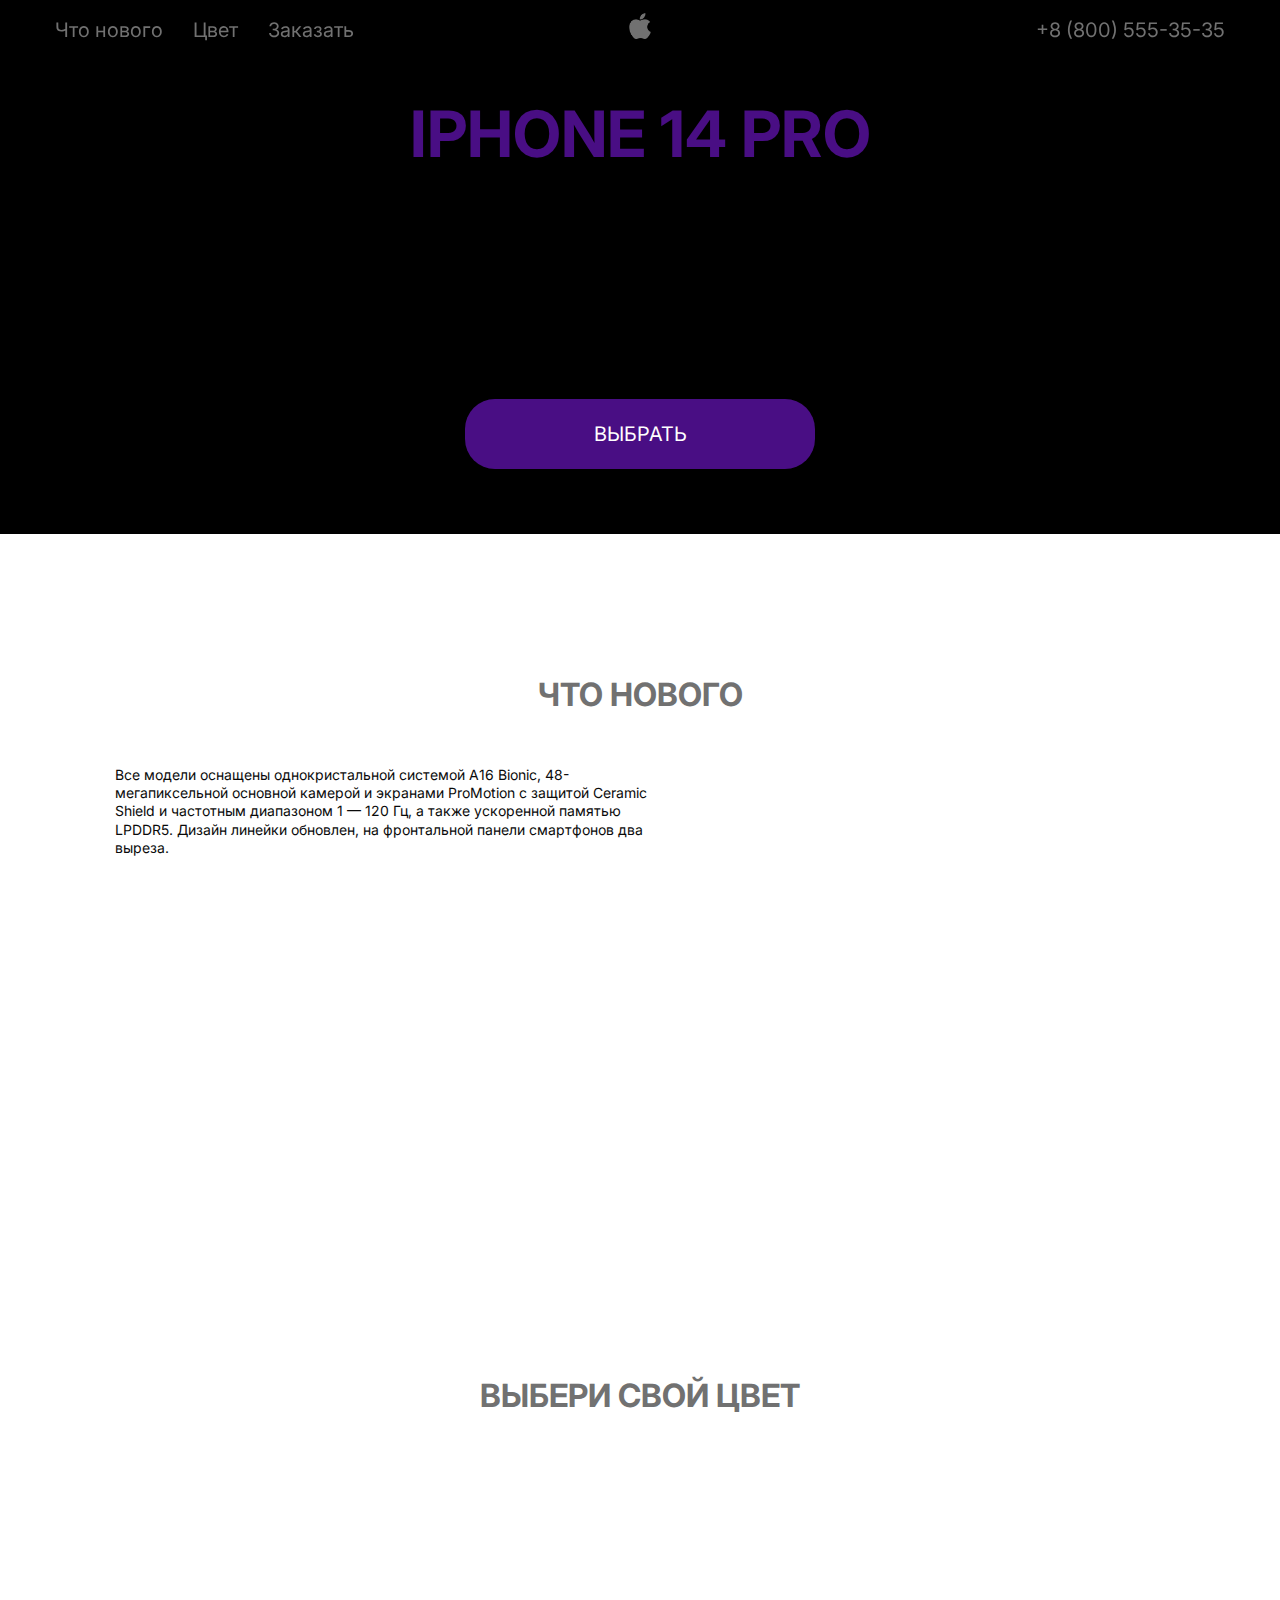
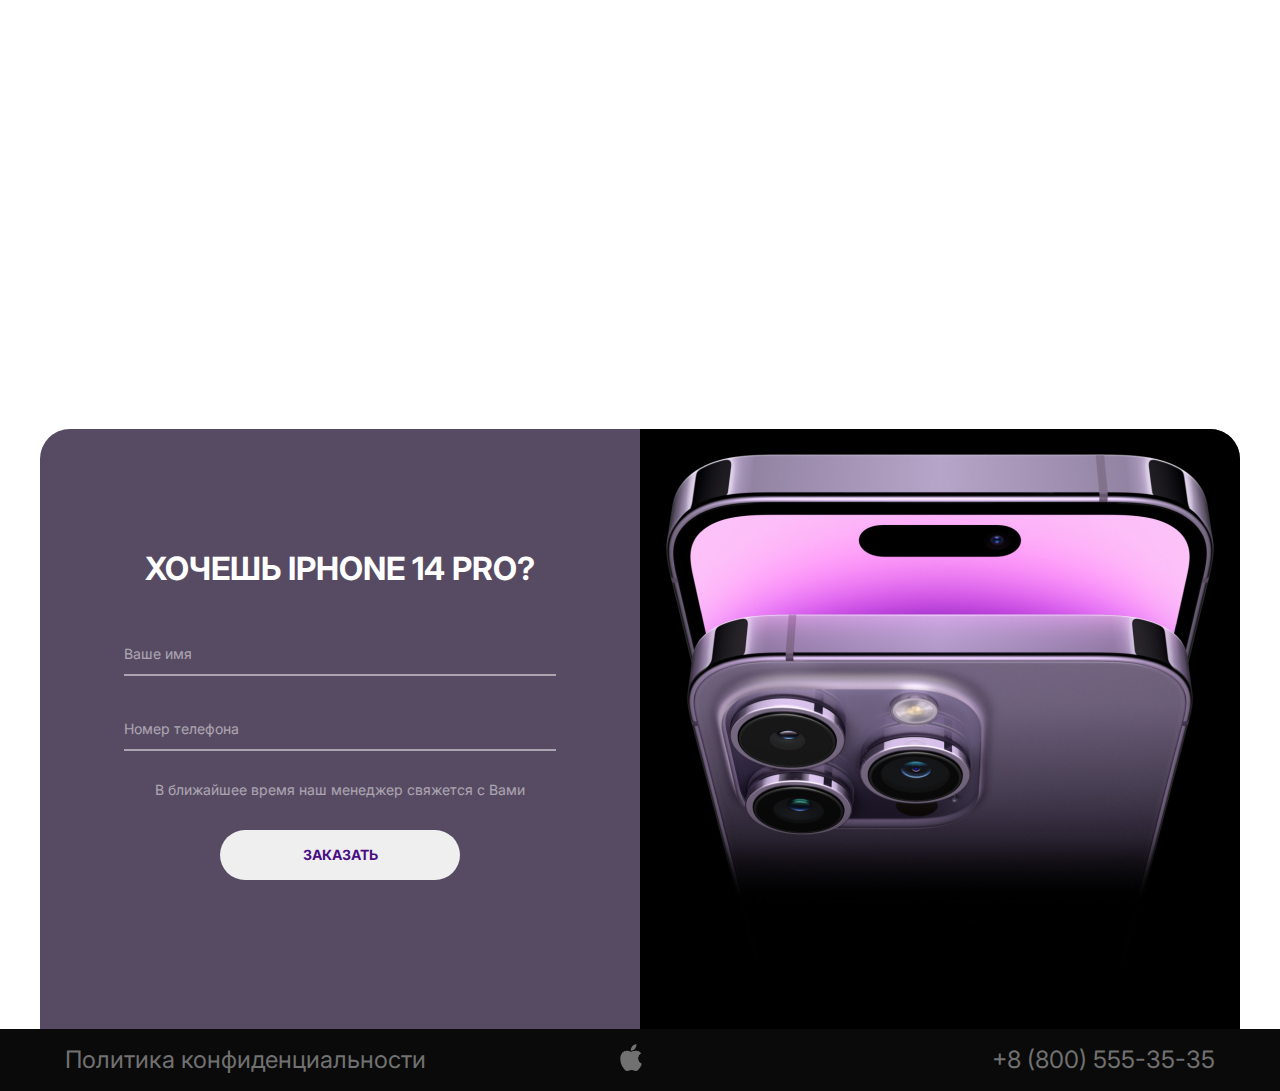
==== Iphone14Progit/index.html @ a6062f08 "Add files via upload" ====
<!DOCTYPE html>
<html lang="ru">

<head>
	<meta charset="UTF-8">
	<meta http-equiv="X-UA-Compatible" content="IE=edge">
	<meta name="viewport" content="width=device-width, initial-scale=1.0">
	<link rel="stylesheet" href="normalize.css">
	<link rel="stylesheet" href="style.css">
	<link rel="preconnect" href="https://fonts.googleapis.com">
	<link rel="preconnect" href="https://fonts.gstatic.com" crossorigin>
	<link href="https://fonts.googleapis.com/css2?family=Inter:wght@400;700&display=swap" rel="stylesheet">
	<title>Iphone 14 pro</title>
</head>

<body>
	<div class="wrapper">

		<header class="header">
			<div class="_container">

				<nav class="header__nav-row">
					<button class="header__menu-btn" type="button">
						<span class="btn-line"></span>
						<span class="btn-line"></span>
						<span class="btn-line"></span>
						<span class="btn-line"></span>
					</button>

					<div class="header__item item-column">
						<a data-goto=".whats-new" href='#' class="header__item-text">Что нового</a>
						<a data-goto=".pick-color" href="#" class="header__item-text">Цвет</a>
						<a data-goto=".purchase" href="#" class="header__item-text">Заказать</a>
					</div>

					<div class="header__item header__item-logo"><img class='logo' href="" src="Group.png"></img>
					</div>
					<div class="header__item item__phone header__item-phone"><a href="+8 (800)
							555-35-35">+8 (800)
							555-35-35</a>
					</div>

				</nav>
			</div>
		</header>



		<div class="header__content">
			<h1 class="header__content-h1 __anim-items _anim-no-hide">IPHONE 14 PRO</h1>
			<video class="video" muted autoplay src="large_2x.mp4"></video>
			<!--	<img src="iphone_14_pro_finish_unselect_gallery_1_202209_GEO_US_removebg.png"
				class="header__content-iphone __anim-items _anim-no-hide"></img>-->
			<button data-goto=".pick-color" class="header__content-btn btn">ВЫБРАТЬ</button>
		</div>
		<section class="content">
			<h2 class="content__text whats-new">ЧТО НОВОГО</h2>
			<div class="content__container">
				<div class="container__items ">
					<div class="container__item">
						<div class="container__text __anim-items _anim-no-hide ">Все модели оснащены однокристальной
							системой A16
							Bionic,
							48-мегапиксельной основной камерой и экранами ProMotion с
							защитой Ceramic Shield и частотным диапазоном 1 — 120 Гц, а также ускоренной памятью
							LPDDR5.
							Дизайн линейки обновлен, на
							фронтальной панели смартфонов два выреза.</div>
						<div class="container__text __anim-items  _anim-no-hide">Все iPhone 14 в США будут продаваться
							без
							лотка для
							SIM-карт:
							производитель заявляет, что улучшенная технология eSIM
							позволит перенести старые электронные сим-карты на новые смартфоны.</div>
						<div class="container__text __anim-items _anim-no-hide">Обновлены фронтальная камера (она
							снабжена
							автофокусом
							и быстрее
							распознает пользователя в условиях недостаточной
							освещенности) и сенсор основной камеры.
						</div>
						<div class="container__text text-bold __anim-items _anim-no-hide">iPhone 14 Pro вышел в новом
							дизайне
							— без
							фирменной
							«челки». Также в ассортименте появился новый цвет. В смартфоне, в
							отличие от «обычных» 14-х айфонов, установлен процессор A16 Bionic, который может за
							секунду
							производить 4 трлн операций
							с фото.</div>
					</div>
				</div>
				<div class="container__item-block"></div>
				<div class="container__item"><img class="item__iphone __anim-items _anim-no-hide"
						src="Apple-iPhone-14-Pro-Max 1.jpg"></img>
				</div>

			</div>




			<div class="iphone-color">
				<h2 class="content__text pick-color">ВЫБЕРИ СВОЙ ЦВЕТ</h2>
				<div class="content__raw">
					<div class="box__items __anim-items _anim-no-hide">
						<div class="box__item _anim-show ">
							<div class="item__content image "><img src="silver 1.jpg" class="color__img "></img>
							</div>

							<div class="item__title">Silver</div>
							<div class="item__text">Серебристый</div>
						</div>
						<div class="box__item _anim-show">
							<div class="item__content image"><img src="purple.jpg" class="color__img"></img></div>
							<div class="item__title">Deep purple</div>
							<div class="item__text">Темно фиолетовый</div>
						</div>
						<div class="box__item _anim-show">
							<div class="item__content image"><img src="голд.jpg" class="color__img"></img></div>
							<div class="item__title">Gold</div>
							<div class="item__text">Золотой</div>
						</div>
						<div class="box__item _anim-show">
							<div class="item__content image"><img src="black.jpg" class="color__img"></img></div>
							<div class="item__title">Space Black</div>
							<div class="item__text">Космический черный</div>
						</div>
					</div>
				</div>
			</div>
		</section>
		<section class="contacts">
			<div class="container ">
				<div class="contacts-inner __anim-items purchase">
					<form class="contacts__form">
						<div class="contacts__title">ХОЧЕШЬ IPHONE 14 PRO?</div>
						<input class="contacts__input" type="text" placeholder="Ваше имя">

						<input type="tel" class="contacts__input" placeholder="Номер телефона" name="" id="">

						<p class="contacts__text">В ближайшее время наш менеджер свяжется с Вами</p>
						<button type="submit" class="item__btn btn">ЗАКАЗАТЬ</button>
					</form>
					<img class="contacts__iphone" src="hero_endframe__cvklg0xk3w6e_large 1.jpg" alt="">
				</div>
			</div>
		</section>

		<footer class="footer">
			<div class="container">
				<div class="footer__items">
					<a href="" class="footer__item footer__link">Политика конфиденциальности</a>
					<div class="footer__logo"><img src="Group.png" class="footer__img logo"></img>
					</div>
					<a href="8 (800)
							555-35-35" class="footer__item phone">+8 (800)
						555-35-35</a>
				</div>
			</div>
		</footer>
	</div>

	<script src="script.js"></script>
	<script src="menu-script.js"></script>

</body>

</html>
---- Iphone14Progit/style.css ----
*,
h1 {
  padding: 0;
  margin: 0;
  border: 0;
  font-size: 20px;
  box-sizing: border-box;
}

._anim-show {
  transform: translate(0px, 90%);
  opacity: 0;
  transition: all 0.8s ease 0s;
}

._anim-show._active,
._active ._anim-show {
  opacity: 1;
  transform: translate(0px, 0px);
}

a {
  text-decoration: none;
  color: inherit;
}

.logo {
  max-width: 55%;
}

.header__item-text {
  scroll-behavior: smooth;
}

.wrapper {
  min-height: 100%;
  overflow: hidden;
}

._container {
  max-width: 1200px;
  margin: 0 auto;
}

.header {
  width: 100%;
  position: fixed;
  top: 0;
  left: 0;
  z-index: 11;
  padding: 13px 0 12px 0;
  background-color: rgba(0, 0, 0, 0.8);
  font-family: "Inter";
  font-style: normal;
  font-size: 20px;
  line-height: 29.05px;
  color: #717171;
}
.header__nav-row {
  padding: 0 15px;
  display: flex;
  align-items: center;
  justify-content: space-between;
}
.header__item-text {
  padding-right: 30px;
}
.header__item-text:last-child {
  padding-right: 0px;
}
.header__item-logo {
  text-align: center;
  max-width: 100%;
}
.header__item-phone {
  flex: 1 0 33.333%;
}
.header__content {
  padding: 60px 25px 25px 25px;
  display: flex;
  justify-content: center;
  flex-direction: column;
  width: 100%;
  background-color: black;
  margin-bottom: 9%;
}
.header__content-h1 {
  text-align: center;
  transform: translate(0px, 100%);
  opacity: 0;
  transition: all 0.8s ease 5.2s;
  font-family: "Inter";
  font-style: normal;
  padding: 35px 0px 0px 0px;
  color: #490E84;
  font-size: 64px;
  line-height: 77.45px;
  margin-bottom: 40px;
}
.header__content-h1._active {
  transform: translate(0px, 0px);
  opacity: 1;
}
.header__content-iphone {
  transform: translate(0px, 20%);
  opacity: 0;
  transition: all 0.8s ease 0s;
  max-width: 100%;
  margin: 0 auto;
  margin-bottom: 25px;
}
.header__content-iphone._active {
  opacity: 1;
  transform: translate(0px, 0px);
}
.header__content-btn {
  font-family: "Inter";
  font-style: normal;
  margin: 0 auto;
  background-color: #490E84;
  color: white;
  margin-bottom: 40px;
}

.video {
  margin-bottom: 3%;
}

.item-column {
  display: flex;
  flex-grow: 1;
  flex-basis: 0;
}

.item__phone {
  flex-grow: 1;
  flex-basis: 0;
  text-align: right;
}

.btn {
  cursor: pointer;
  width: 350px;
  height: 70px;
  border-radius: 30px;
}

.content {
  padding: 25px;
  margin: 0 auto;
  max-width: 1101px;
}
.content__text {
  font-family: "Inter";
  font-style: normal;
  text-align: center;
  margin-bottom: 5%;
  color: #717171;
  font-size: 32px;
  line-height: 39px;
}
.content__container {
  display: flex;
  justify-content: center;
}
.content__raw {
  margin-bottom: 150px;
}

.iphone-color {
  padding-top: 40px;
}

.container__items {
  max-width: 560px;
}
.container__item-block {
  width: 191px;
}
.container__text {
  transform: translate(0px, 40%);
  opacity: 0;
  transition: all 0.8s ease 0s;
  font-family: "Inter";
  font-style: normal;
  color: #0A0A0A;
  font-weight: 400;
  font-size: 14px;
  line-height: 130%;
  margin-bottom: 30px;
}
.container__text._active {
  transform: translate(0px, 0px);
  opacity: 1;
}
.container__text:last-child {
  margin-bottom: 150px;
}

.item__iphone {
  transform: translate(0px, 100px);
  opacity: 0;
  transition: all 0.8s ease 0s;
  max-width: 350px;
}

.item__iphone._active {
  transform: translate(0px, 0px);
  opacity: 1;
}

.text-bold {
  color: #0A0A0A;
  font-weight: 700;
  font-size: 20px;
  line-height: 130%;
}

.raw__items {
  display: flex;
}
.box__items {
  display: flex;
}

.box__item {
  flex: 0 1 25%;
  color: #0A0A0A;
  font-family: "Inter";
  font-style: normal;
  text-align: center;
  font-weight: 400;
  font-size: 14px;
  line-height: 130%;
}

.item__title {
  font-weight: 700;
  font-size: 20px;
  margin-bottom: 10px;
}
.item__btn {
  width: 240px;
  height: 50px;
  font-family: "Inter";
  font-style: normal;
}

.item__content {
  display: flex;
  margin-bottom: 20px;
}

.color__img {
  margin: 0 auto;
  max-width: 240px;
}

.color__img:hover {
  border-radius: 31px;
  -webkit-animation: shadow-drop-2-lr 0.4s cubic-bezier(0.25, 0.46, 0.45, 0.94) both;
          animation: shadow-drop-2-lr 0.4s cubic-bezier(0.25, 0.46, 0.45, 0.94) both;
}

.contacts {
  font-family: "Inter";
  font-style: normal;
  font-weight: 700;
  line-height: 39px;
  color: white;
}
.contacts__form {
  text-align: center;
  width: 100%;
  padding: 10% 7%;
}
.contacts__title {
  font-size: 32px;
  text-align: center;
  margin-bottom: 10%;
}
.contacts__input {
  padding: 10px 0;
  width: 100%;
  margin-bottom: 30px;
  border-bottom: 2px solid white;
  background-color: #574B63;
  opacity: 0.5;
}
.contacts__input::-moz-placeholder {
  font-family: "Inter";
  font-weight: 400;
  font-size: 14px;
  line-height: 130%;
  color: white;
}
.contacts__input:-ms-input-placeholder {
  font-family: "Inter";
  font-weight: 400;
  font-size: 14px;
  line-height: 130%;
  color: white;
}
.contacts__input::placeholder {
  font-family: "Inter";
  font-weight: 400;
  font-size: 14px;
  line-height: 130%;
  color: white;
}
.contacts__text {
  text-align: center;
  font-weight: 400;
  font-size: 14px;
  line-height: 130%;
  opacity: 0.5;
  margin-bottom: 30px;
}
.container {
  max-width: 1200px;
  margin: 0 auto;
}

.contacts-inner {
  overflow: hidden;
  border-radius: 30px 30px 0px 0px;
  background: #574B63;
  display: flex;
}

.item__btn {
  font-family: "Inter";
  font-style: normal;
  font-weight: 700;
  font-size: 14px;
  line-height: 130%;
  color: #490E84;
}

.footer {
  background-color: #0A0A0A;
}
.footer__items {
  padding: 15px 25px;
  display: flex;
  align-items: center;
  justify-content: space-between;
}
.footer__item {
  text-decoration: none;
  font-family: "Inter";
  font-style: normal;
  font-weight: 400;
  font-size: 24px;
  line-height: 29px;
  color: #717171;
}
.footer__link {
  flex-grow: 1;
  flex-basis: 0;
}
.footer__img {
  width: 100%;
}
.footer__logo {
  align-items: center;
}

.phone {
  flex-grow: 1;
  flex-basis: 0;
  text-align: right;
}

@media (max-width: 1000px) {
  body.lock {
    overflow: hidden;
  }
  .header__content {
    padding-top: 15%;
    border-radius: 0px 0px 30px 30px;
  }
  .header__content-h1 {
    font-size: 34px;
    padding: 0px;
    margin-bottom: 0;
  }
  .header__content-btn {
    margin-bottom: 0px;
  }
  .content__container {
    display: flex;
    flex-direction: column-reverse;
    align-items: center;
  }
  .content__container__items {
    margin: 0 auto;
  }
  .container__text:last-child {
    margin-bottom: 20%;
  }
  .box__item {
    margin-bottom: 15px;
  }
  .box__items {
    flex-wrap: wrap;
    justify-content: center;
    gap: 10%;
  }
  .item__text {
    font-size: 14px;
  }
  .item__title {
    font-size: 30px;
  }
  .content__raw {
    margin-bottom: 20%;
  }
  .iphone-color {
    padding-top: 0px;
  }
  .form__column-items {
    display: flex;
    justify-content: center;
    flex-direction: column;
  }
  .column__iphone {
    max-width: 100%;
  }
  .column__item {
    width: 100%;
    height: 100%;
    background: #574B63;
  }
  .form__content {
    padding: 0px;
  }
  .column__item {
    width: auto;
  }
  .contacts-inner {
    flex-direction: column;
  }
  .footer__items {
    padding: 5%;
    flex-direction: column;
  }
  .footer__link {
    font-size: 16px;
    flex-grow: 0;
    flex-basis: 1;
    text-align: center;
    order: 3;
  }
  .btn {
    width: 350px;
    max-width: 100%;
    height: 70px;
    border-radius: 30px;
    font-size: 18px;
  }
  .contacts__iphone {
    background-color: black;
  }
}
@media (max-width: 1000px) and (max-width: 750px) {
  .header {
    width: 100%;
    position: fixed;
    top: 0;
    left: 0;
    z-index: 11;
  }
  .header__menu-btn {
    order: 1;
    display: inline-block;
    width: 50px;
    height: 40px;
    background-color: transparent;
    cursor: pointer;
    position: relative;
    z-index: 11;
  }
  .header__item-text {
    font-size: 30px;
    padding: 50px 0;
  }
  .header__item-phone {
    display: none;
  }
  .header__item-logo {
    z-index: 11;
  }
  .item-column {
    position: fixed;
    left: 0;
    top: 0;
    bottom: 0;
    right: 0;
    z-index: 10;
    overflow: auto;
    background-color: rgba(0, 0, 0, 0.9);
    -webkit-backdrop-filter: saturate(180%) blur(20px);
            backdrop-filter: saturate(180%) blur(20px);
    display: flex;
    justify-content: center;
    align-items: center;
    flex-direction: column;
    transform: translateY(-100%);
    transition: 0.3s;
  }
  .menu-open .item-column {
    transform: translateY(0%);
  }
  .btn-line {
    position: absolute;
    left: 0;
    width: 100%;
    background-color: #717171;
    height: 2px;
    transition: 0.3s ease;
  }
  .btn-line:nth-child(3) {
    top: 0%;
  }
  .btn-line:nth-child(4) {
    top: 100%;
  }
  .btn-line:nth-child(1) {
    top: 50%;
  }
  .btn-line:nth-child(2) {
    top: 50%;
  }
  .menu-open .btn-line:nth-child(1) {
    transform: rotate(45deg);
  }
  .menu-open .btn-line:nth-child(2) {
    transform: rotate(-45deg);
  }
  .menu-open .btn-line:nth-child(3) {
    transform: scaleX(0);
  }
  .menu-open .btn-line:nth-child(4) {
    transform: scaleX(0);
  }
}
@-webkit-keyframes shadow-drop-2-lr {
  0% {
    transform: translateZ(0);
    box-shadow: 0 0 0 0 rgba(0, 0, 0, 0), 0 0 0 0 rgba(0, 0, 0, 0);
  }
  100% {
    transform: translateZ(50px);
    box-shadow: 0 0 20px 0px rgba(0, 0, 0, 0.5), 12px 0 20px -12px rgba(0, 0, 0, 0.1);
  }
}
@keyframes shadow-drop-2-lr {
  0% {
    transform: translateZ(0);
    box-shadow: 0 0 0 0 rgba(0, 0, 0, 0), 0 0 0 0 rgba(0, 0, 0, 0);
  }
  100% {
    transform: translateZ(50px);
    box-shadow: 0 0 20px 0px rgba(0, 0, 0, 0.5), 12px 0 20px -12px rgba(0, 0, 0, 0.1);
  }
}
@-webkit-keyframes tracking-in-expand {
  0% {
    letter-spacing: -0.5em;
    opacity: 0;
  }
  40% {
    opacity: 0.6;
  }
  100% {
    opacity: 1;
  }
}
@keyframes tracking-in-expand {
  0% {
    letter-spacing: -0.5em;
    opacity: 0;
  }
  40% {
    opacity: 0.6;
  }
  100% {
    opacity: 1;
  }
}
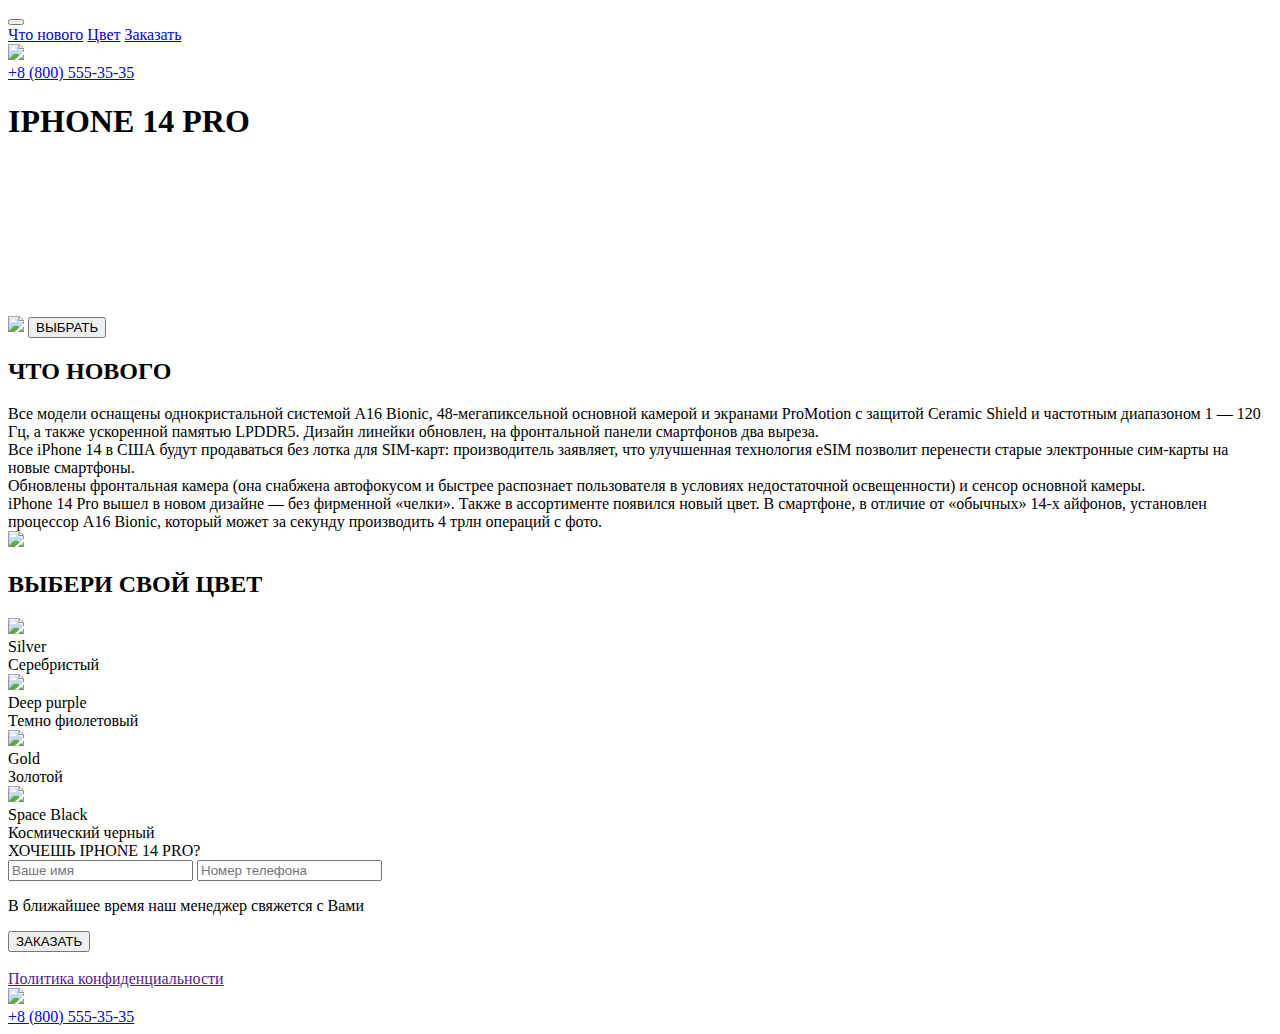
==== commit e535bba3: "Add files via upload" ====
--- a/Iphone14Progit/index.html
+++ b/Iphone14Progit/index.html
@@ -5,8 +5,8 @@
 	<meta charset="UTF-8">
 	<meta http-equiv="X-UA-Compatible" content="IE=edge">
 	<meta name="viewport" content="width=device-width, initial-scale=1.0">
-	<link rel="stylesheet" href="normalize.css">
-	<link rel="stylesheet" href="style.css">
+	<link rel="stylesheet" href="css/normalize.css">
+	<link rel="stylesheet" href="css/style.css">
 	<link rel="preconnect" href="https://fonts.googleapis.com">
 	<link rel="preconnect" href="https://fonts.gstatic.com" crossorigin>
 	<link href="https://fonts.googleapis.com/css2?family=Inter:wght@400;700&display=swap" rel="stylesheet">
@@ -19,12 +19,12 @@
 		<header class="header">
 			<div class="_container">
 
-				<nav class="header__nav-row">
-					<button class="header__menu-btn" type="button">
-						<span class="btn-line"></span>
-						<span class="btn-line"></span>
-						<span class="btn-line"></span>
-						<span class="btn-line"></span>
+				<nav id="myDropdown" class="header__nav-row">
+					<button class="header__menu-btn open-btn" onclick="myFunction()" type="button">
+						<span class="btn-line open-btn"></span>
+						<span class="btn-line open-btn"></span>
+						<span class="btn-line open-btn"></span>
+						<span class="btn-line open-btn"></span>
 					</button>
 
 					<div class="header__item item-column">
@@ -33,10 +33,11 @@
 						<a data-goto=".purchase" href="#" class="header__item-text">Заказать</a>
 					</div>
 
-					<div class="header__item header__item-logo"><img class='logo' href="" src="Group.png"></img>
+					<div class="header__item header__item-logo"><a href="#"><img class='logo'
+								src="img/logo 1.svg"></img></a>
 					</div>
-					<div class="header__item item__phone header__item-phone"><a href="+8 (800)
-							555-35-35">+8 (800)
+					<div class="header__item item__phone header__item-phone"><a href="+38 050-456-56-56">+8
+							(800)
 							555-35-35</a>
 					</div>
 
@@ -45,12 +46,14 @@
 		</header>
 
 
-
 		<div class="header__content">
 			<h1 class="header__content-h1 __anim-items _anim-no-hide">IPHONE 14 PRO</h1>
-			<video class="video" muted autoplay src="large_2x.mp4"></video>
-			<!--	<img src="iphone_14_pro_finish_unselect_gallery_1_202209_GEO_US_removebg.png"
-				class="header__content-iphone __anim-items _anim-no-hide"></img>-->
+			<div class="header__video-item">
+				<div class="header__gradient"><video class="video" muted autoplay src="img/large_2x.mp4"></video></div>
+			</div>
+
+			<img src="img/iphone_14_pro_finish_unselect_gallery_1_202209_GEO_US_removebg.png"
+				class="header__content-iphone __anim-items _anim-no-hide"></img>
 			<button data-goto=".pick-color" class="header__content-btn btn">ВЫБРАТЬ</button>
 		</div>
 		<section class="content">
@@ -92,11 +95,10 @@
 				</div>
 				<div class="container__item-block"></div>
 				<div class="container__item"><img class="item__iphone __anim-items _anim-no-hide"
-						src="Apple-iPhone-14-Pro-Max 1.jpg"></img>
+						src="img/Apple-iPhone-14-Pro-Max 1.jpg"></img>
 				</div>
 
 			</div>
-
 
 
 
@@ -105,24 +107,24 @@
 				<div class="content__raw">
 					<div class="box__items __anim-items _anim-no-hide">
 						<div class="box__item _anim-show ">
-							<div class="item__content image "><img src="silver 1.jpg" class="color__img "></img>
+							<div class="item__content image "><img src="img/silver 1.jpg" class="color__img "></img>
 							</div>
 
 							<div class="item__title">Silver</div>
 							<div class="item__text">Серебристый</div>
 						</div>
 						<div class="box__item _anim-show">
-							<div class="item__content image"><img src="purple.jpg" class="color__img"></img></div>
+							<div class="item__content image"><img src="img/purple.jpg" class="color__img"></img></div>
 							<div class="item__title">Deep purple</div>
 							<div class="item__text">Темно фиолетовый</div>
 						</div>
 						<div class="box__item _anim-show">
-							<div class="item__content image"><img src="голд.jpg" class="color__img"></img></div>
+							<div class="item__content image"><img src="img/голд.jpg" class="color__img"></img></div>
 							<div class="item__title">Gold</div>
 							<div class="item__text">Золотой</div>
 						</div>
 						<div class="box__item _anim-show">
-							<div class="item__content image"><img src="black.jpg" class="color__img"></img></div>
+							<div class="item__content image"><img src="img/black.jpg" class="color__img"></img></div>
 							<div class="item__title">Space Black</div>
 							<div class="item__text">Космический черный</div>
 						</div>
@@ -133,16 +135,17 @@
 		<section class="contacts">
 			<div class="container ">
 				<div class="contacts-inner __anim-items purchase">
-					<form class="contacts__form">
+					<form action="#" id="form" name="main" class="contacts__form">
 						<div class="contacts__title">ХОЧЕШЬ IPHONE 14 PRO?</div>
-						<input class="contacts__input" type="text" placeholder="Ваше имя">
+						<input name="nameInput" class="contacts__input" type="text" placeholder="Ваше имя">
 
-						<input type="tel" class="contacts__input" placeholder="Номер телефона" name="" id="">
+						<input name="nameTel" type="tel" class="contacts__input _req _tel" placeholder="Номер телефона"
+							autocomplete="off" id="">
 
 						<p class="contacts__text">В ближайшее время наш менеджер свяжется с Вами</p>
 						<button type="submit" class="item__btn btn">ЗАКАЗАТЬ</button>
 					</form>
-					<img class="contacts__iphone" src="hero_endframe__cvklg0xk3w6e_large 1.jpg" alt="">
+					<img class="contacts__iphone" src="img/hero_endframe__cvklg0xk3w6e_large 1.jpg" alt="">
 				</div>
 			</div>
 		</section>
@@ -151,10 +154,9 @@
 			<div class="container">
 				<div class="footer__items">
 					<a href="" class="footer__item footer__link">Политика конфиденциальности</a>
-					<div class="footer__logo"><img src="Group.png" class="footer__img logo"></img>
+					<div class="footer__logo"><a href="#"><img src="img/logo 1.svg" class="footer__img logo"></img></a>
 					</div>
-					<a href="8 (800)
-							555-35-35" class="footer__item phone">+8 (800)
+					<a href="+38 050-456-56-56" class="footer__item phone">+8 (800)
 						555-35-35</a>
 				</div>
 			</div>
@@ -163,6 +165,8 @@
 
 	<script src="script.js"></script>
 	<script src="menu-script.js"></script>
+	<script src="from.js"></script>
+
 
 </body>
 
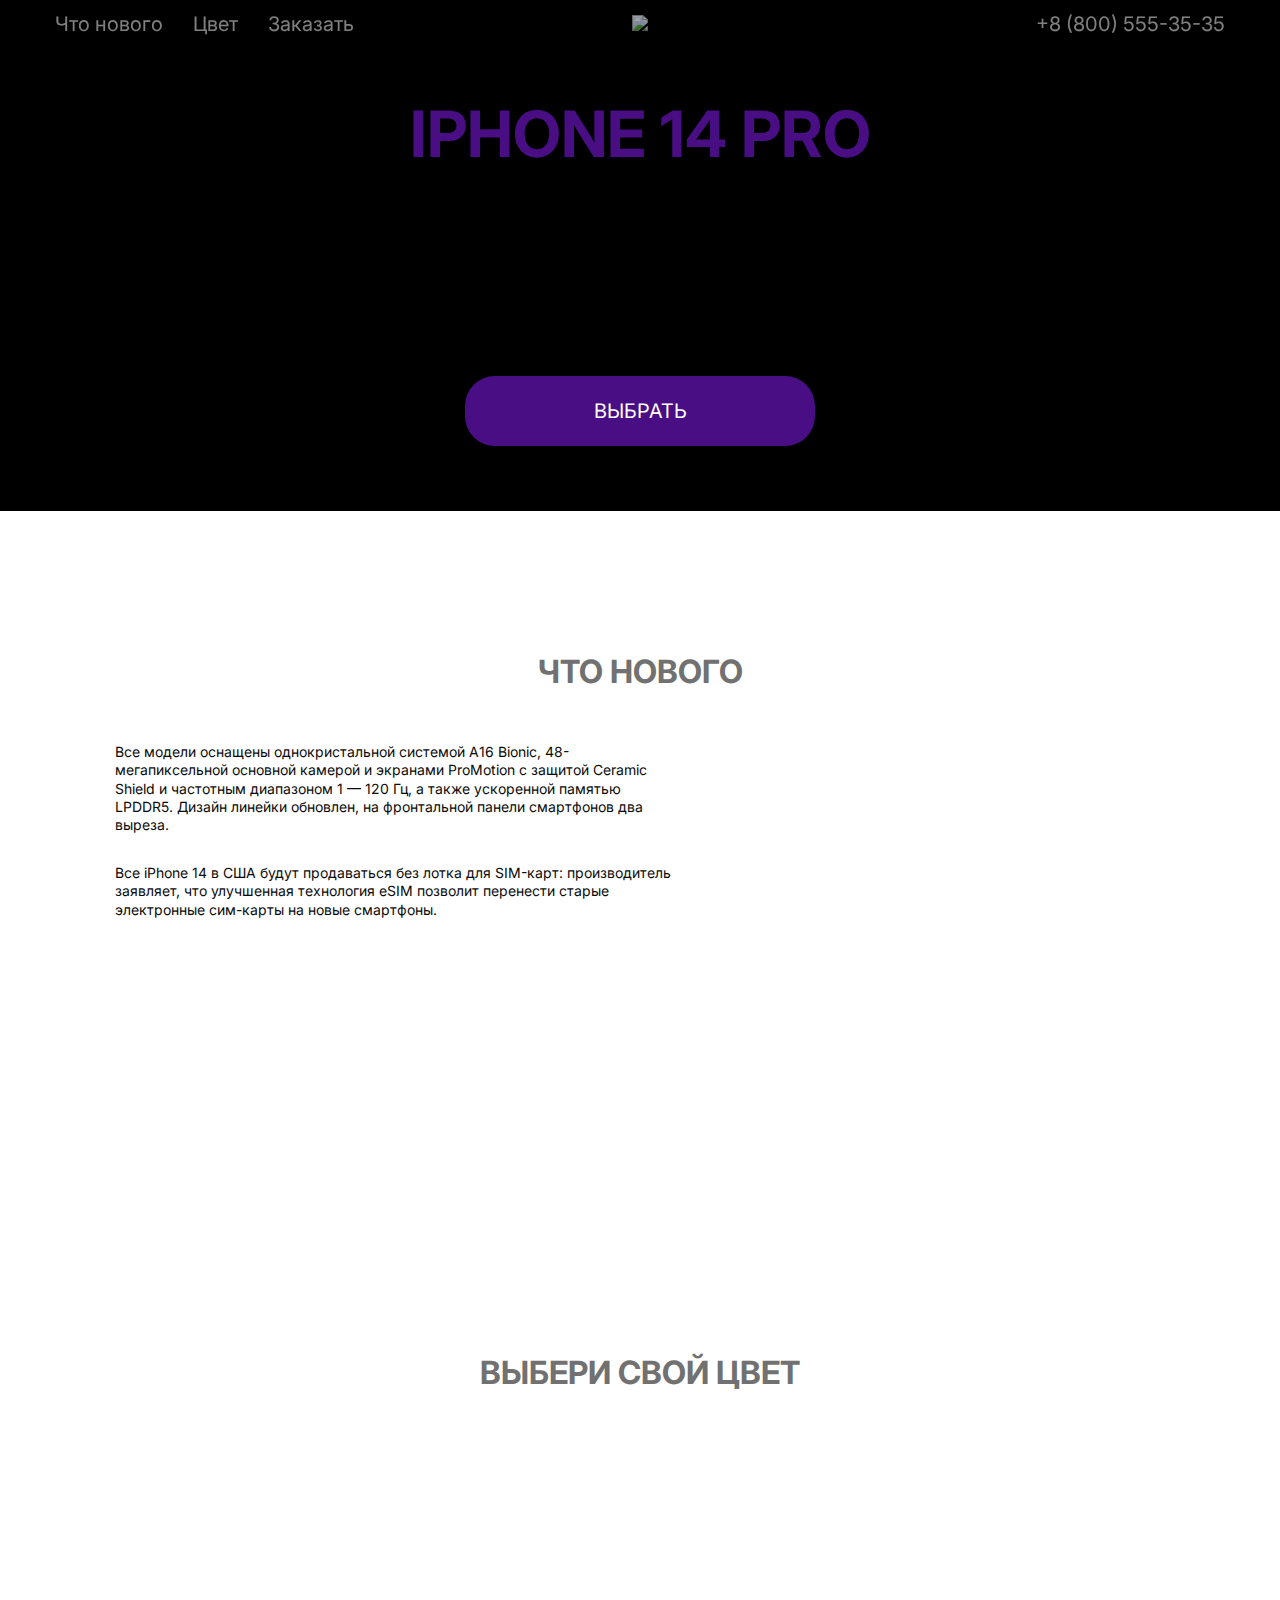
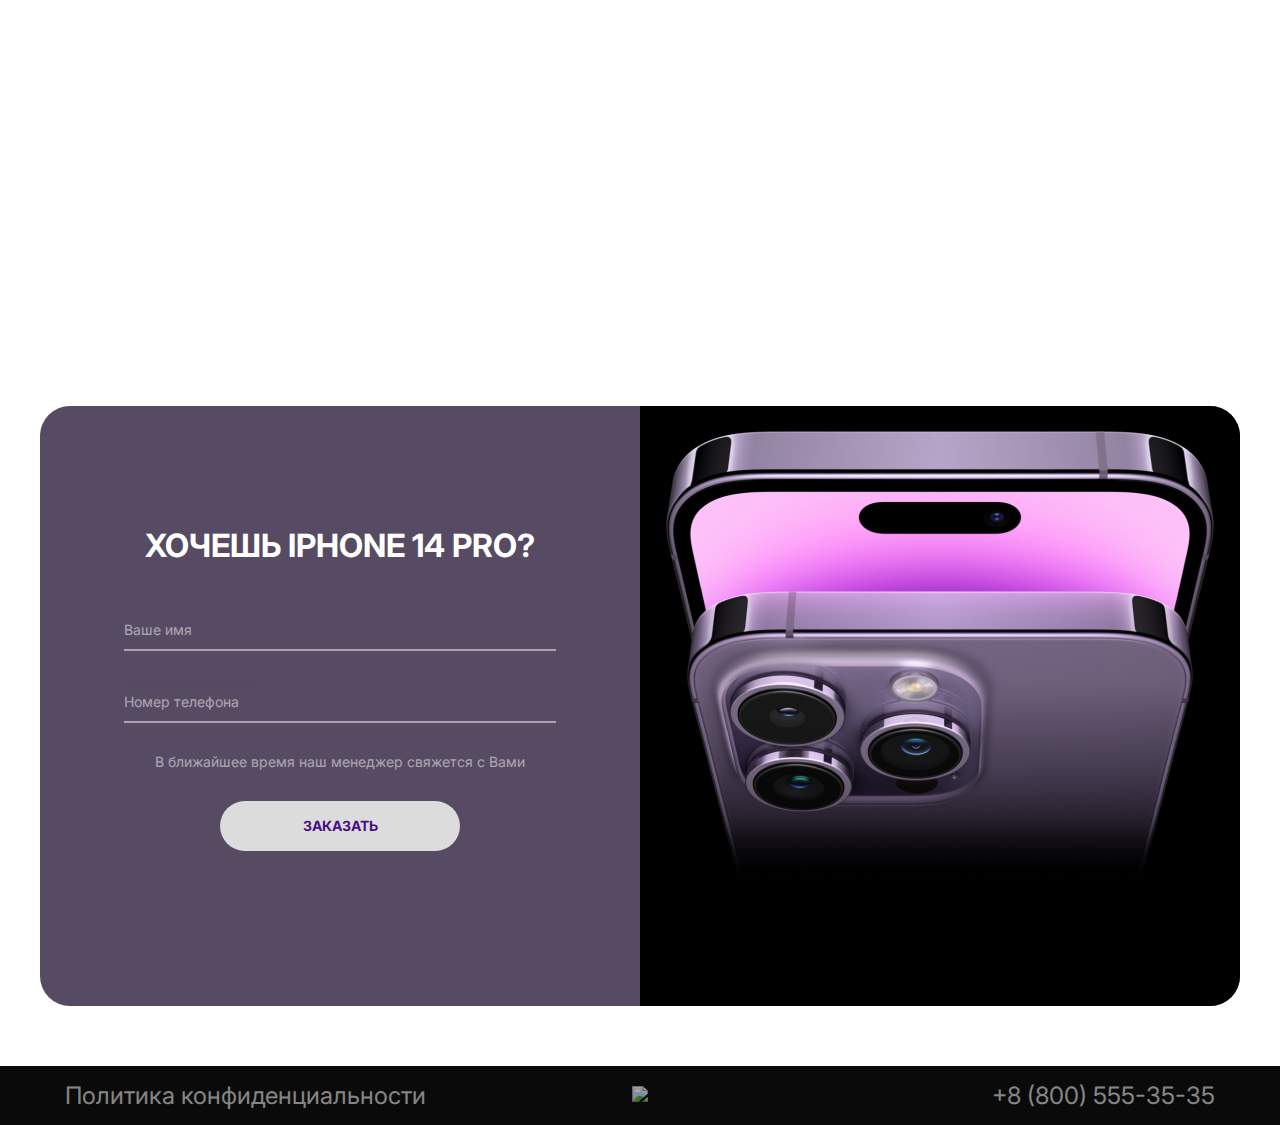
==== commit c67ea449: "Add files via upload" ====
--- a/Iphone14Progit/index.html
+++ b/Iphone14Progit/index.html
@@ -5,11 +5,12 @@
 	<meta charset="UTF-8">
 	<meta http-equiv="X-UA-Compatible" content="IE=edge">
 	<meta name="viewport" content="width=device-width, initial-scale=1.0">
-	<link rel="stylesheet" href="css/normalize.css">
-	<link rel="stylesheet" href="css/style.css">
+	<link rel="stylesheet" href="normalize.css">
+	<link rel="stylesheet" href="style.css">
 	<link rel="preconnect" href="https://fonts.googleapis.com">
 	<link rel="preconnect" href="https://fonts.gstatic.com" crossorigin>
 	<link href="https://fonts.googleapis.com/css2?family=Inter:wght@400;700&display=swap" rel="stylesheet">
+	<link rel="shortcut icon" href="Group.svg" type="image/x-icon">
 	<title>Iphone 14 pro</title>
 </head>
 
@@ -34,7 +35,7 @@
 					</div>
 
 					<div class="header__item header__item-logo"><a href="#"><img class='logo'
-								src="img/logo 1.svg"></img></a>
+								src="logo 1.svg"></img></a>
 					</div>
 					<div class="header__item item__phone header__item-phone"><a href="+38 050-456-56-56">+8
 							(800)
@@ -49,10 +50,10 @@
 		<div class="header__content">
 			<h1 class="header__content-h1 __anim-items _anim-no-hide">IPHONE 14 PRO</h1>
 			<div class="header__video-item">
-				<div class="header__gradient"><video class="video" muted autoplay src="img/large_2x.mp4"></video></div>
+				<div class="header__gradient"><video class="video" muted autoplay src="large_2x.mp4"></video></div>
 			</div>
 
-			<img src="img/iphone_14_pro_finish_unselect_gallery_1_202209_GEO_US_removebg.png"
+			<img src="iphone_14_pro_finish_unselect_gallery_1_202209_GEO_US_removebg.png"
 				class="header__content-iphone __anim-items _anim-no-hide"></img>
 			<button data-goto=".pick-color" class="header__content-btn btn">ВЫБРАТЬ</button>
 		</div>
@@ -95,7 +96,7 @@
 				</div>
 				<div class="container__item-block"></div>
 				<div class="container__item"><img class="item__iphone __anim-items _anim-no-hide"
-						src="img/Apple-iPhone-14-Pro-Max 1.jpg"></img>
+						src="Apple-iPhone-14-Pro-Max 1.jpg"></img>
 				</div>
 
 			</div>
@@ -107,24 +108,24 @@
 				<div class="content__raw">
 					<div class="box__items __anim-items _anim-no-hide">
 						<div class="box__item _anim-show ">
-							<div class="item__content image "><img src="img/silver 1.jpg" class="color__img "></img>
+							<div class="item__content image "><img src="silver 1.jpg" class="color__img "></img>
 							</div>
 
 							<div class="item__title">Silver</div>
 							<div class="item__text">Серебристый</div>
 						</div>
 						<div class="box__item _anim-show">
-							<div class="item__content image"><img src="img/purple.jpg" class="color__img"></img></div>
+							<div class="item__content image"><img src="purple.jpg" class="color__img"></img></div>
 							<div class="item__title">Deep purple</div>
 							<div class="item__text">Темно фиолетовый</div>
 						</div>
 						<div class="box__item _anim-show">
-							<div class="item__content image"><img src="img/голд.jpg" class="color__img"></img></div>
+							<div class="item__content image"><img src="голд.jpg" class="color__img"></img></div>
 							<div class="item__title">Gold</div>
 							<div class="item__text">Золотой</div>
 						</div>
 						<div class="box__item _anim-show">
-							<div class="item__content image"><img src="img/black.jpg" class="color__img"></img></div>
+							<div class="item__content image"><img src="black.jpg" class="color__img"></img></div>
 							<div class="item__title">Space Black</div>
 							<div class="item__text">Космический черный</div>
 						</div>
@@ -145,7 +146,7 @@
 						<p class="contacts__text">В ближайшее время наш менеджер свяжется с Вами</p>
 						<button type="submit" class="item__btn btn">ЗАКАЗАТЬ</button>
 					</form>
-					<img class="contacts__iphone" src="img/hero_endframe__cvklg0xk3w6e_large 1.jpg" alt="">
+					<img class="contacts__iphone" src="hero_endframe__cvklg0xk3w6e_large 1.jpg" alt="">
 				</div>
 			</div>
 		</section>
@@ -154,7 +155,7 @@
 			<div class="container">
 				<div class="footer__items">
 					<a href="" class="footer__item footer__link">Политика конфиденциальности</a>
-					<div class="footer__logo"><a href="#"><img src="img/logo 1.svg" class="footer__img logo"></img></a>
+					<div class="footer__logo"><a href="#"><img src="logo 1.svg" class="footer__img logo"></img></a>
 					</div>
 					<a href="+38 050-456-56-56" class="footer__item phone">+8 (800)
 						555-35-35</a>
--- a/Iphone14Progit/style.css
+++ b/Iphone14Progit/style.css
@@ -0,0 +1,697 @@
+*,
+h1 {
+  padding: 0;
+  margin: 0;
+  border: 0;
+  font-size: 20px;
+  box-sizing: border-box;
+}
+
+._anim-show {
+  transform: translate(0px, 90%);
+  opacity: 0;
+  transition: all 0.8s ease 0s;
+}
+
+._anim-show._active,
+._active ._anim-show {
+  opacity: 1;
+  transform: translate(0px, 0px);
+}
+
+a {
+  text-decoration: none;
+  color: inherit;
+}
+
+.logo {
+  opacity: 0.8;
+  width: 20px;
+  max-width: 100%;
+}
+
+.header__item-text {
+  scroll-behavior: smooth;
+}
+
+.wrapper {
+  min-height: 100%;
+  overflow: hidden;
+}
+
+._container {
+  max-width: 1200px;
+  margin: 0 auto;
+}
+
+.header {
+  width: 100%;
+  position: fixed;
+  top: 0;
+  left: 0;
+  z-index: 11;
+  padding: 10px 0 10px 0;
+  background-color: rgba(0, 0, 0, 0.8);
+  font-family: "Inter";
+  font-style: normal;
+  font-size: 20px;
+  line-height: 29.05px;
+  color: white;
+}
+.header__nav-row {
+  padding: 0 15px;
+  display: flex;
+  align-items: center;
+  justify-content: space-between;
+}
+.header__item-text {
+  opacity: 0.5;
+  padding-right: 30px;
+}
+.header__item-text:hover {
+  opacity: 0.8;
+}
+.header__item-text:last-child {
+  padding-right: 0px;
+}
+.header__item-logo {
+  opacity: 0.8;
+  text-align: center;
+  max-width: 100%;
+}
+.header__item-logo:hover {
+  opacity: 1;
+}
+.header__item-phone {
+  opacity: 0.5;
+  flex: 1 0 33.333%;
+}
+.header__item-phone:hover {
+  opacity: 0.8;
+}
+.header__content {
+  padding: 60px 0px 25px 0px;
+  display: flex;
+  justify-content: center;
+  flex-direction: column;
+  width: 100%;
+  background-color: black;
+  margin-bottom: 9%;
+}
+.header__content-h1 {
+  text-align: center;
+  transform: translate(0px, 100%);
+  opacity: 0;
+  transition: all 0.8s ease 5.2s;
+  font-family: "Inter";
+  font-style: normal;
+  padding: 35px 0px 0px 0px;
+  color: #490E84;
+  font-size: 64px;
+  line-height: 77.45px;
+  margin-bottom: 40px;
+}
+.header__content-h1._active {
+  transform: translate(0px, 0px);
+  opacity: 1;
+}
+.header__content-iphone {
+  display: none;
+  transform: translate(0px, 20%);
+  opacity: 0;
+  transition: all 0.8s ease 0s;
+  max-width: 100%;
+  margin: 0 auto;
+  margin-bottom: 25px;
+}
+.header__content-iphone._active {
+  opacity: 1;
+  transform: translate(0px, 0px);
+}
+.header__content-btn {
+  font-family: "Inter";
+  font-style: normal;
+  margin: 0 auto;
+  background-color: #490E84;
+  color: white;
+  margin-bottom: 40px;
+}
+.header__content-btn:hover {
+  background-color: #5f338b;
+}
+.header__content-btn:active {
+  background-color: #490E84;
+}
+.header__gradient {
+  display: inline-block;
+  position: relative;
+}
+.header__gradient::after {
+  content: "";
+  display: block;
+  width: 100%;
+  height: 100%;
+  position: absolute;
+  top: 0;
+  left: 0;
+  background: transparent;
+  background: linear-gradient(0deg, rgb(0, 0, 0) 10%, rgba(255, 255, 255, 0) 50%);
+  opacity: 1;
+}
+
+.video {
+  max-width: 100%;
+  margin-bottom: 3%;
+}
+
+.item-column {
+  display: flex;
+  flex-grow: 1;
+  flex-basis: 0;
+}
+
+.item__phone {
+  flex-grow: 1;
+  flex-basis: 0;
+  text-align: right;
+}
+
+.btn {
+  cursor: pointer;
+  width: 350px;
+  height: 70px;
+  border-radius: 30px;
+}
+
+.content {
+  padding: 25px;
+  margin: 0 auto;
+  max-width: 1101px;
+}
+.content__text {
+  font-family: "Inter";
+  font-style: normal;
+  text-align: center;
+  margin-bottom: 5%;
+  color: #717171;
+  font-size: 32px;
+  line-height: 39px;
+}
+.content__container {
+  display: flex;
+  justify-content: center;
+}
+.content__raw {
+  margin-bottom: 150px;
+}
+
+.iphone-color {
+  padding-top: 40px;
+}
+
+.container__items {
+  max-width: 560px;
+}
+.container__item-block {
+  width: 191px;
+}
+.container__text {
+  transform: translate(0px, 40%);
+  opacity: 0;
+  transition: all 0.8s ease 0s;
+  font-family: "Inter";
+  font-style: normal;
+  color: #0A0A0A;
+  font-weight: 400;
+  font-size: 14px;
+  line-height: 130%;
+  margin-bottom: 30px;
+}
+.container__text._active {
+  transform: translate(0px, 0px);
+  opacity: 1;
+}
+.container__text:last-child {
+  margin-bottom: 150px;
+}
+
+.item__iphone {
+  transform: translate(0px, 100px);
+  opacity: 0;
+  transition: all 0.8s ease 0s;
+  max-width: 350px;
+}
+
+.item__iphone._active {
+  transform: translate(0px, 0px);
+  opacity: 1;
+}
+
+.text-bold {
+  color: #0A0A0A;
+  font-weight: 700;
+  font-size: 20px;
+  line-height: 130%;
+}
+
+.raw__items {
+  display: flex;
+}
+.box__items {
+  display: flex;
+}
+
+.box__item {
+  flex: 0 1 25%;
+  color: #0A0A0A;
+  font-family: "Inter";
+  font-style: normal;
+  text-align: center;
+  font-weight: 400;
+  font-size: 14px;
+  line-height: 130%;
+}
+
+.item__title {
+  font-weight: 700;
+  font-size: 20px;
+  margin-bottom: 10px;
+}
+.item__btn {
+  background-color: rgb(220, 220, 220);
+  font-family: "Inter";
+  font-style: normal;
+  font-weight: 700;
+  font-size: 14px;
+  line-height: 130%;
+  color: #490E84;
+  width: 240px;
+  height: 50px;
+  font-family: "Inter";
+  font-style: normal;
+}
+.item__btn:hover {
+  background-color: rgb(233, 233, 233);
+}
+.item__btn:active {
+  background-color: rgb(220, 220, 220);
+}
+
+.item__content {
+  display: flex;
+  margin-bottom: 20px;
+}
+
+.color__img {
+  margin: 0 auto;
+  max-width: 240px;
+}
+
+.color__img:hover {
+  border-radius: 31px;
+  -webkit-animation: shadow-drop-2-lr 0.4s cubic-bezier(0.25, 0.46, 0.45, 0.94) both;
+          animation: shadow-drop-2-lr 0.4s cubic-bezier(0.25, 0.46, 0.45, 0.94) both;
+}
+
+.contacts {
+  font-family: "Inter";
+  font-style: normal;
+  font-weight: 700;
+  line-height: 39px;
+  color: white;
+}
+.contacts__form {
+  position: relative;
+  text-align: center;
+  width: 100%;
+  padding: 10% 7%;
+}
+.contacts__form::after {
+  content: "";
+  position: absolute;
+  top: 0;
+  left: 0;
+  width: 100%;
+  height: 100%;
+  background: rgba(0, 0, 0, 0.7) url("/img/loading-gif.gif") center/25px no-repeat;
+  opacity: 0;
+  visibility: hidden;
+  transition: all 0.5 ease 0s;
+}
+.contacts__form._sending::after {
+  opacity: 1;
+  visibility: visible;
+}
+.contacts__title {
+  font-size: 32px;
+  text-align: center;
+  margin-bottom: 10%;
+}
+.contacts__input {
+  outline: none;
+  border: none;
+  font-family: "Inter";
+  font-weight: 400;
+  font-size: 14px;
+  line-height: 130%;
+  color: white;
+  padding: 10px 0;
+  width: 100%;
+  margin-bottom: 30px;
+  border-bottom: 2px solid white;
+  background-color: #574B63;
+  opacity: 0.5;
+}
+.contacts__input::-moz-placeholder {
+  font-family: "Inter";
+  font-weight: 400;
+  font-size: 14px;
+  line-height: 130%;
+  color: white;
+}
+.contacts__input:-ms-input-placeholder {
+  font-family: "Inter";
+  font-weight: 400;
+  font-size: 14px;
+  line-height: 130%;
+  color: white;
+}
+.contacts__input::placeholder {
+  font-family: "Inter";
+  font-weight: 400;
+  font-size: 14px;
+  line-height: 130%;
+  color: white;
+}
+.contacts__input:focus {
+  box-shadow: inset 0px 0px 10px 1px black;
+}
+.contacts__input._error {
+  box-shadow: inset 0px 0px 10px 2px red;
+}
+.contacts__text {
+  text-align: center;
+  font-weight: 400;
+  font-size: 14px;
+  line-height: 130%;
+  opacity: 0.5;
+  margin-bottom: 30px;
+}
+.container {
+  max-width: 1200px;
+  margin: 0 auto;
+}
+
+.contacts-inner {
+  margin-bottom: 5%;
+  overflow: hidden;
+  border-radius: 30px;
+  background: #574B63;
+  display: flex;
+}
+
+.footer {
+  background-color: #0A0A0A;
+}
+.footer__items {
+  padding: 15px 25px;
+  display: flex;
+  align-items: center;
+  justify-content: space-between;
+}
+.footer__item {
+  text-decoration: none;
+  font-family: "Inter";
+  font-style: normal;
+  font-weight: 400;
+  font-size: 24px;
+  line-height: 29px;
+  color: white;
+}
+.footer__link {
+  opacity: 0.5;
+  flex-grow: 1;
+  flex-basis: 0;
+}
+.footer__link:hover {
+  opacity: 0.8;
+}
+.footer__logo {
+  display: block;
+  opacity: 0.8;
+  align-items: center;
+}
+.footer__logo:hover {
+  opacity: 1;
+}
+
+.phone {
+  opacity: 0.5;
+  flex-grow: 1;
+  flex-basis: 0;
+  text-align: right;
+}
+
+.phone:hover {
+  opacity: 0.8;
+}
+
+@media (max-width: 1000px) {
+  body.lock {
+    overflow: hidden;
+  }
+  .video {
+    display: none;
+  }
+  .header__content-iphone {
+    margin-bottom: 10%;
+    display: block;
+  }
+  .header__content {
+    padding: 0px 5% 0px 5%;
+    padding-top: 12%;
+    border-radius: 0px 0px 25px 25px;
+  }
+  .header__content-h1 {
+    padding-top: 2%;
+    transition: all 0.8s ease 0s;
+  }
+  .header__content-btn {
+    margin-bottom: 5%;
+  }
+  .header__gradient {
+    display: none;
+  }
+  .content__container {
+    display: flex;
+    flex-direction: column-reverse;
+    align-items: center;
+  }
+  .content__container__items {
+    margin: 0 auto;
+  }
+  .container__text:last-child {
+    margin-bottom: 20%;
+  }
+  .box__item {
+    margin-bottom: 15px;
+  }
+  .box__items {
+    flex-wrap: wrap;
+    justify-content: center;
+    gap: 10%;
+  }
+  .item__text {
+    font-size: 14px;
+  }
+  .item__title {
+    font-size: 30px;
+  }
+  .content__raw {
+    margin-bottom: 20%;
+  }
+  .iphone-color {
+    padding-top: 0px;
+  }
+  .form__column-items {
+    display: flex;
+    justify-content: center;
+    flex-direction: column;
+  }
+  .column__iphone {
+    max-width: 100%;
+  }
+  .column__item {
+    width: 100%;
+    height: 100%;
+    background: #574B63;
+  }
+  .form__content {
+    padding: 0px;
+  }
+  .column__item {
+    width: auto;
+  }
+  .contacts-inner {
+    margin-bottom: 0;
+    border-radius: 30px 30px 0px 0px;
+    flex-direction: column;
+  }
+  .footer__items {
+    padding: 5%;
+    flex-direction: column;
+  }
+  .footer__link {
+    font-size: 16px;
+    flex-grow: 0;
+    flex-basis: 1;
+    text-align: center;
+    order: 3;
+  }
+  .btn {
+    width: 350px;
+    max-width: 100%;
+    height: 70px;
+    border-radius: 30px;
+    font-size: 18px;
+  }
+  .contacts__iphone {
+    background-color: black;
+  }
+}
+@media (max-width: 1000px) and (max-width: 750px) {
+  .header {
+    width: 100%;
+    position: fixed;
+    top: 0;
+    left: 0;
+    z-index: 11;
+  }
+  .header__menu-btn {
+    order: 1;
+    display: inline-block;
+    width: 25px;
+    height: 16px;
+    background-color: transparent;
+    cursor: pointer;
+    position: relative;
+    z-index: 11;
+  }
+  .header__item-text {
+    font-size: 30px;
+    padding: 50px 0;
+  }
+  .header__item-phone {
+    display: none;
+  }
+  .header__item-logo {
+    z-index: 11;
+  }
+  .item-column {
+    position: fixed;
+    left: 0;
+    top: 0;
+    bottom: 0;
+    right: 0;
+    z-index: 10;
+    overflow: auto;
+    background-color: rgba(0, 0, 0, 0.9);
+    -webkit-backdrop-filter: saturate(180%) blur(20px);
+            backdrop-filter: saturate(180%) blur(20px);
+    display: flex;
+    justify-content: center;
+    align-items: center;
+    flex-direction: column;
+    transform: translateY(-100%);
+    transition: 0.3s;
+  }
+  .menu-open .item-column {
+    transform: translateY(0%);
+  }
+  .btn-line {
+    position: absolute;
+    left: 0;
+    width: 100%;
+    background-color: #717171;
+    height: 2px;
+    transition: 0.3s ease;
+  }
+  .btn-line:nth-child(3) {
+    top: 0%;
+  }
+  .btn-line:nth-child(4) {
+    top: 100%;
+  }
+  .btn-line:nth-child(1) {
+    top: 50%;
+  }
+  .btn-line:nth-child(2) {
+    top: 50%;
+  }
+  .menu-open .btn-line:nth-child(1) {
+    transform: rotate(45deg);
+  }
+  .menu-open .btn-line:nth-child(2) {
+    transform: rotate(-45deg);
+  }
+  .menu-open .btn-line:nth-child(3) {
+    transform: scaleX(0);
+  }
+  .menu-open .btn-line:nth-child(4) {
+    transform: scaleX(0);
+  }
+}
+@media (max-width: 530px) {
+  .header__content-h1 {
+    font-size: 45px;
+  }
+}
+@media (max-width: 388px) {
+  .header__content-h1 {
+    font-size: 35px;
+  }
+}
+@-webkit-keyframes shadow-drop-2-lr {
+  0% {
+    transform: translateZ(0);
+    box-shadow: 0 0 0 0 rgba(0, 0, 0, 0), 0 0 0 0 rgba(0, 0, 0, 0);
+  }
+  100% {
+    transform: translateZ(50px);
+    box-shadow: 0 0 20px 0px rgba(0, 0, 0, 0.5), 12px 0 20px -12px rgba(0, 0, 0, 0.1);
+  }
+}
+@keyframes shadow-drop-2-lr {
+  0% {
+    transform: translateZ(0);
+    box-shadow: 0 0 0 0 rgba(0, 0, 0, 0), 0 0 0 0 rgba(0, 0, 0, 0);
+  }
+  100% {
+    transform: translateZ(50px);
+    box-shadow: 0 0 20px 0px rgba(0, 0, 0, 0.5), 12px 0 20px -12px rgba(0, 0, 0, 0.1);
+  }
+}
+@-webkit-keyframes tracking-in-expand {
+  0% {
+    letter-spacing: -0.5em;
+    opacity: 0;
+  }
+  40% {
+    opacity: 0.6;
+  }
+  100% {
+    opacity: 1;
+  }
+}
+@keyframes tracking-in-expand {
+  0% {
+    letter-spacing: -0.5em;
+    opacity: 0;
+  }
+  40% {
+    opacity: 0.6;
+  }
+  100% {
+    opacity: 1;
+  }
+}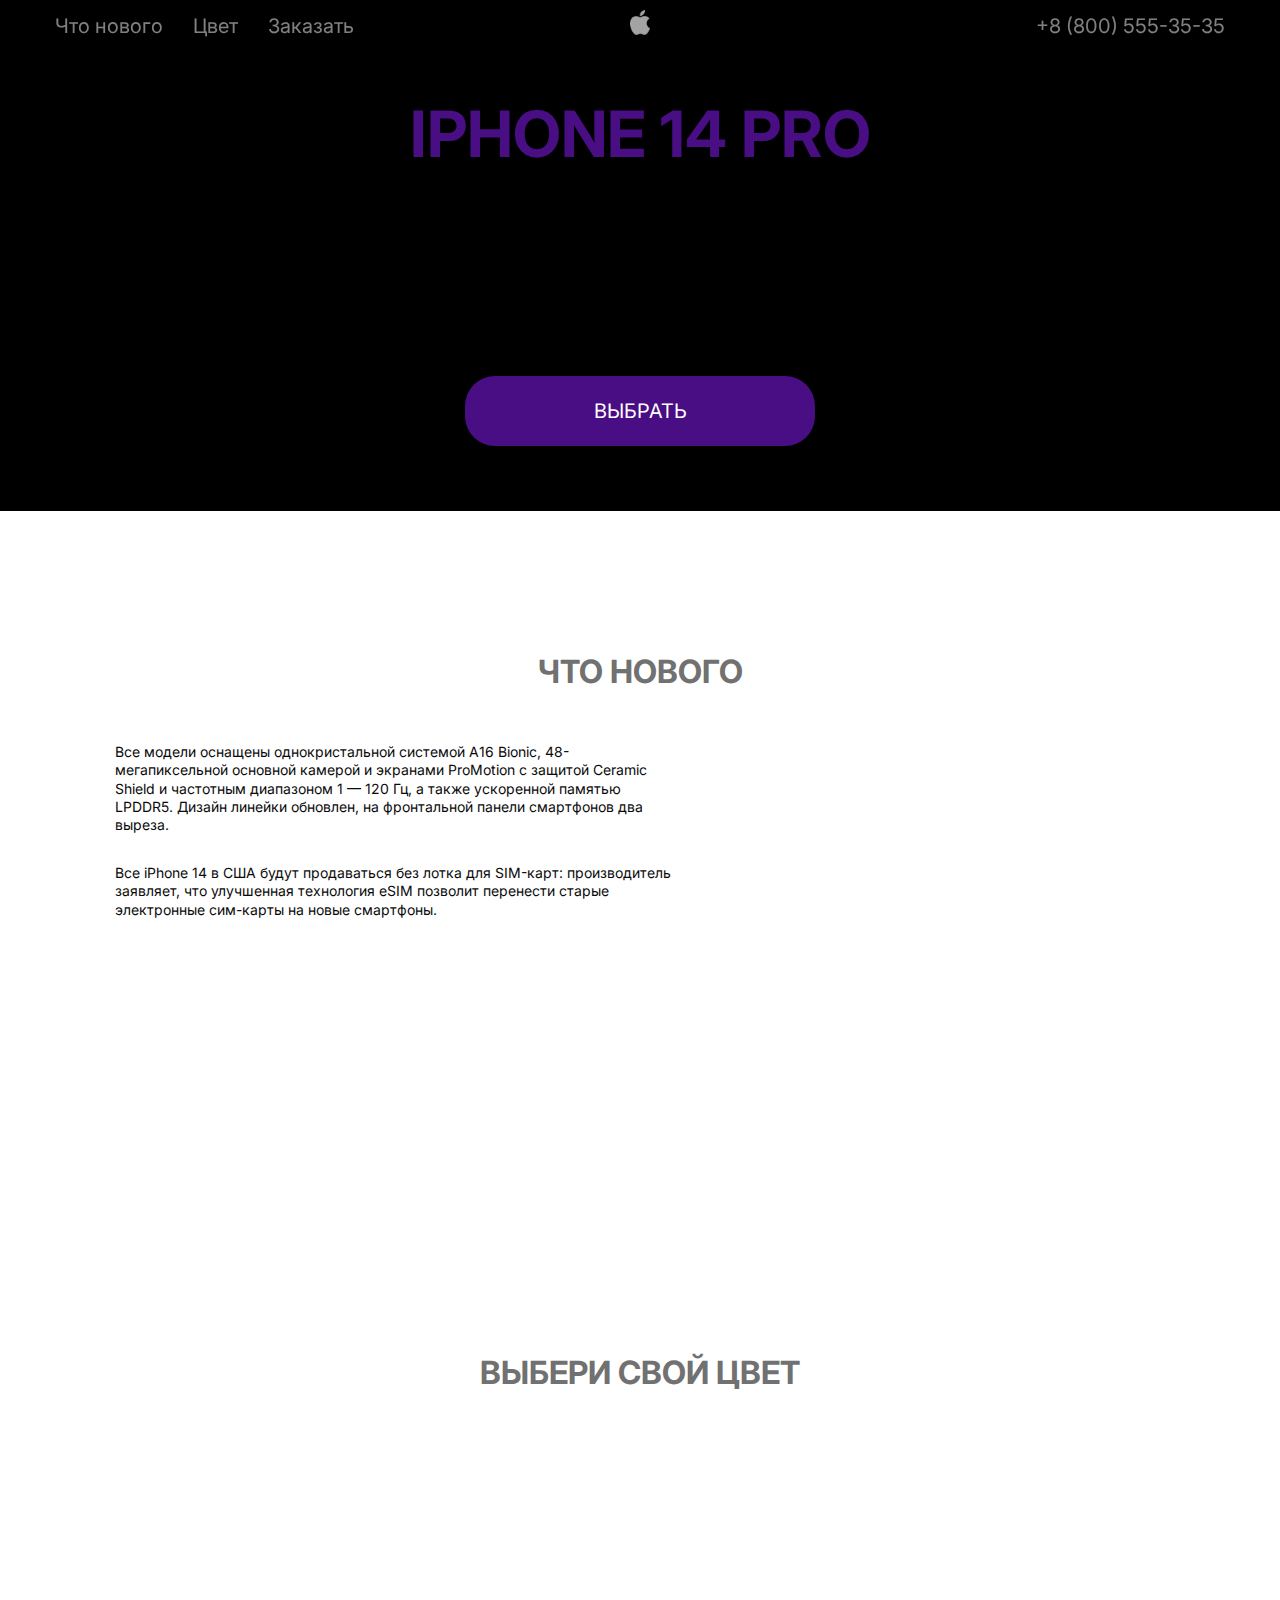
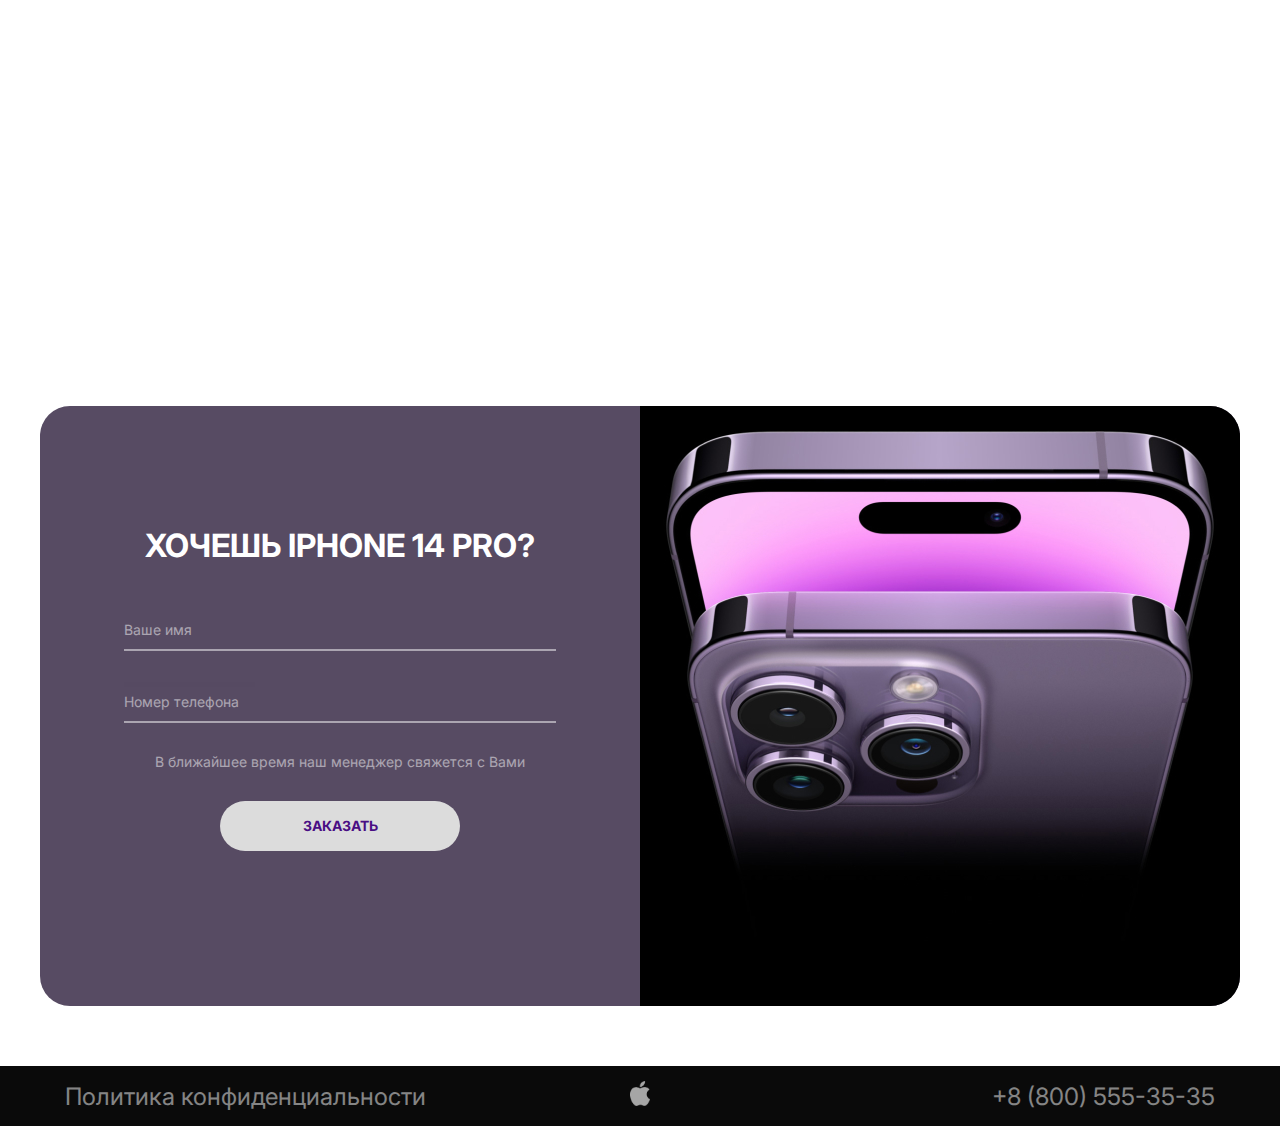
==== commit 938b38c8: "Add files via upload" ====
--- a/Iphone14Progit/index.html
+++ b/Iphone14Progit/index.html
@@ -34,8 +34,7 @@
 						<a data-goto=".purchase" href="#" class="header__item-text">Заказать</a>
 					</div>
 
-					<div class="header__item header__item-logo"><a href="#"><img class='logo'
-								src="logo 1.svg"></img></a>
+					<div class="header__item header__item-logo"><a href="#"><img class='logo' src="logo.png"></img></a>
 					</div>
 					<div class="header__item item__phone header__item-phone"><a href="+38 050-456-56-56">+8
 							(800)
@@ -155,9 +154,10 @@
 			<div class="container">
 				<div class="footer__items">
 					<a href="" class="footer__item footer__link">Политика конфиденциальности</a>
-					<div class="footer__logo"><a href="#"><img src="logo 1.svg" class="footer__img logo"></img></a>
+					<div class="footer__logo"><a href="#"><img src="logo.png" class="footer__img logo"></img></a>
 					</div>
-					<a href="+38 050-456-56-56" class="footer__item phone">+8 (800)
+					<a href="+8 (800)
+						555-35-35" class="footer__item phone">+8 (800)
 						555-35-35</a>
 				</div>
 			</div>
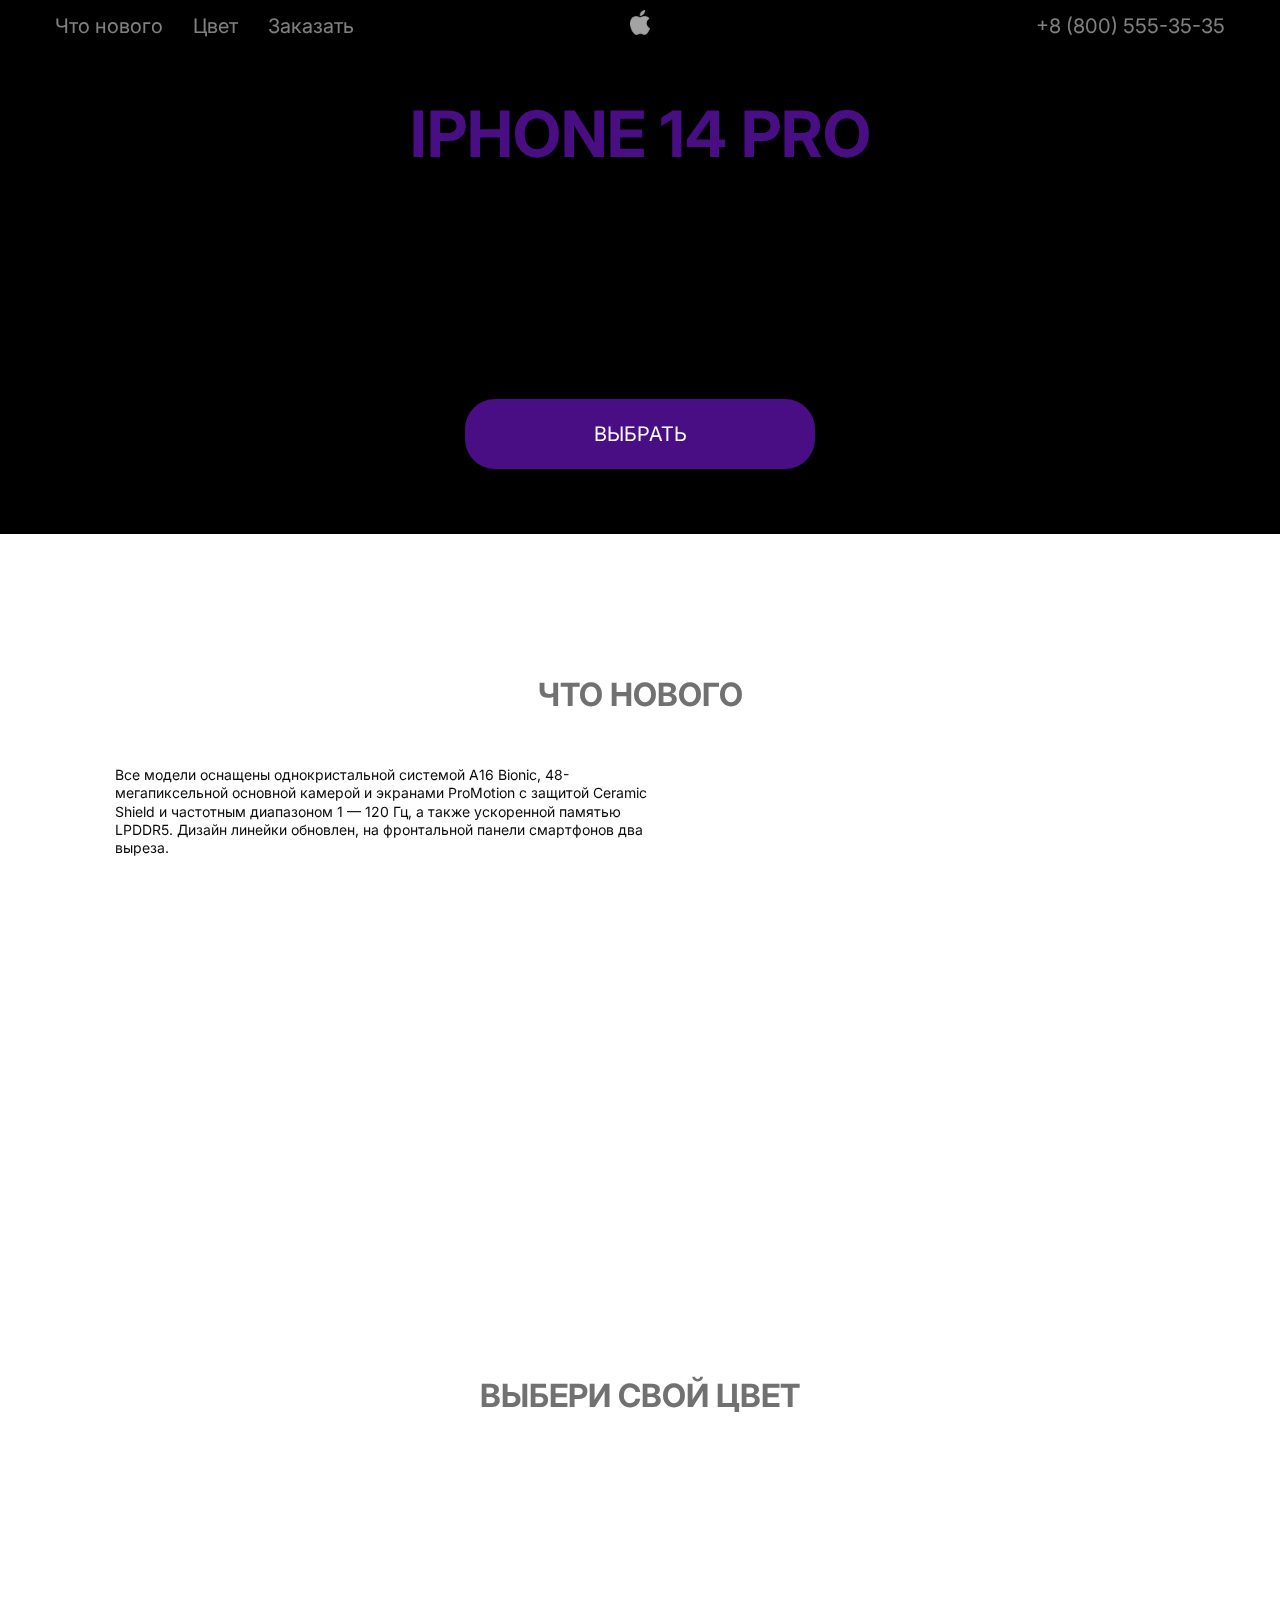
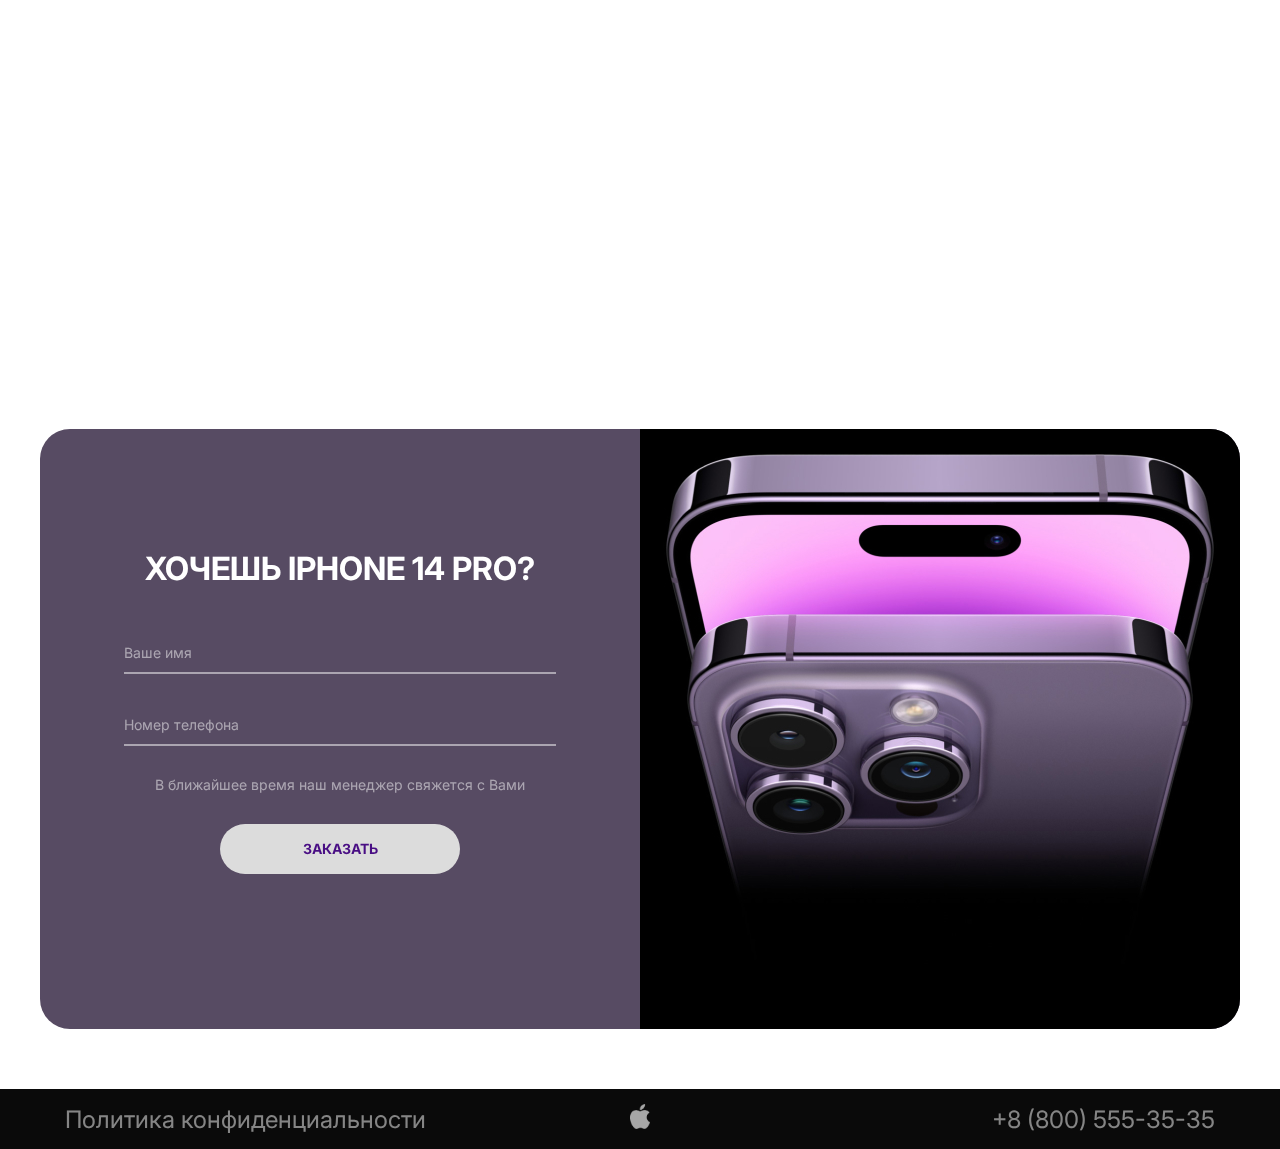
==== commit a926a4f1: "Add files via upload" ====
--- a/Iphone14Progit/index.html
+++ b/Iphone14Progit/index.html
@@ -10,18 +10,19 @@
 	<link rel="preconnect" href="https://fonts.googleapis.com">
 	<link rel="preconnect" href="https://fonts.gstatic.com" crossorigin>
 	<link href="https://fonts.googleapis.com/css2?family=Inter:wght@400;700&display=swap" rel="stylesheet">
-	<link rel="shortcut icon" href="Group.svg" type="image/x-icon">
+	<link rel="icon" href="Group.svg" type="image/x-icon">
+
 	<title>Iphone 14 pro</title>
 </head>
 
 <body>
 	<div class="wrapper">
 
-		<header class="header">
+		<header id="header" class="header">
 			<div class="_container">
 
 				<nav id="myDropdown" class="header__nav-row">
-					<button class="header__menu-btn open-btn" onclick="myFunction()" type="button">
+					<button class="header__menu-btn open-btn" onclick="menuOpen()" type="button">
 						<span class="btn-line open-btn"></span>
 						<span class="btn-line open-btn"></span>
 						<span class="btn-line open-btn"></span>
@@ -34,7 +35,9 @@
 						<a data-goto=".purchase" href="#" class="header__item-text">Заказать</a>
 					</div>
 
-					<div class="header__item header__item-logo"><a href="#"><img class='logo' src="logo.png"></img></a>
+					<div class="header__item header__item-logo"><a href="#"><img class='logo' src="logo.png">
+						</a>
+						</a>
 					</div>
 					<div class="header__item item__phone header__item-phone"><a href="+38 050-456-56-56">+8
 							(800)
@@ -53,8 +56,9 @@
 			</div>
 
 			<img src="iphone_14_pro_finish_unselect_gallery_1_202209_GEO_US_removebg.png"
-				class="header__content-iphone __anim-items _anim-no-hide"></img>
-			<button data-goto=".pick-color" class="header__content-btn btn">ВЫБРАТЬ</button>
+				class="header__content-iphone __anim-items _anim-no-hide">
+			<>
+				<button data-goto=".pick-color" class="header__content-btn btn">ВЫБРАТЬ</button>
 		</div>
 		<section class="content">
 			<h2 class="content__text whats-new">ЧТО НОВОГО</h2>
@@ -156,8 +160,7 @@
 					<a href="" class="footer__item footer__link">Политика конфиденциальности</a>
 					<div class="footer__logo"><a href="#"><img src="logo.png" class="footer__img logo"></img></a>
 					</div>
-					<a href="+8 (800)
-						555-35-35" class="footer__item phone">+8 (800)
+					<a href="+38 050-456-56-56" class="footer__item phone">+8 (800)
 						555-35-35</a>
 				</div>
 			</div>
@@ -166,7 +169,7 @@
 
 	<script src="script.js"></script>
 	<script src="menu-script.js"></script>
-	<script src="from.js"></script>
+	<script src="form.js"></script>
 
 
 </body>
--- a/Iphone14Progit/style.css
+++ b/Iphone14Progit/style.css
@@ -51,7 +51,9 @@
   left: 0;
   z-index: 11;
   padding: 10px 0 10px 0;
-  background-color: rgba(0, 0, 0, 0.8);
+  background: rgba(0, 0, 0, 0.8);
+  -webkit-backdrop-filter: saturate(180%) blur(20px);
+          backdrop-filter: saturate(180%) blur(20px);
   font-family: "Inter";
   font-style: normal;
   font-size: 20px;
@@ -561,6 +563,8 @@
 }
 @media (max-width: 1000px) and (max-width: 750px) {
   .header {
+    -webkit-backdrop-filter: none;
+            backdrop-filter: none;
     width: 100%;
     position: fixed;
     top: 0;
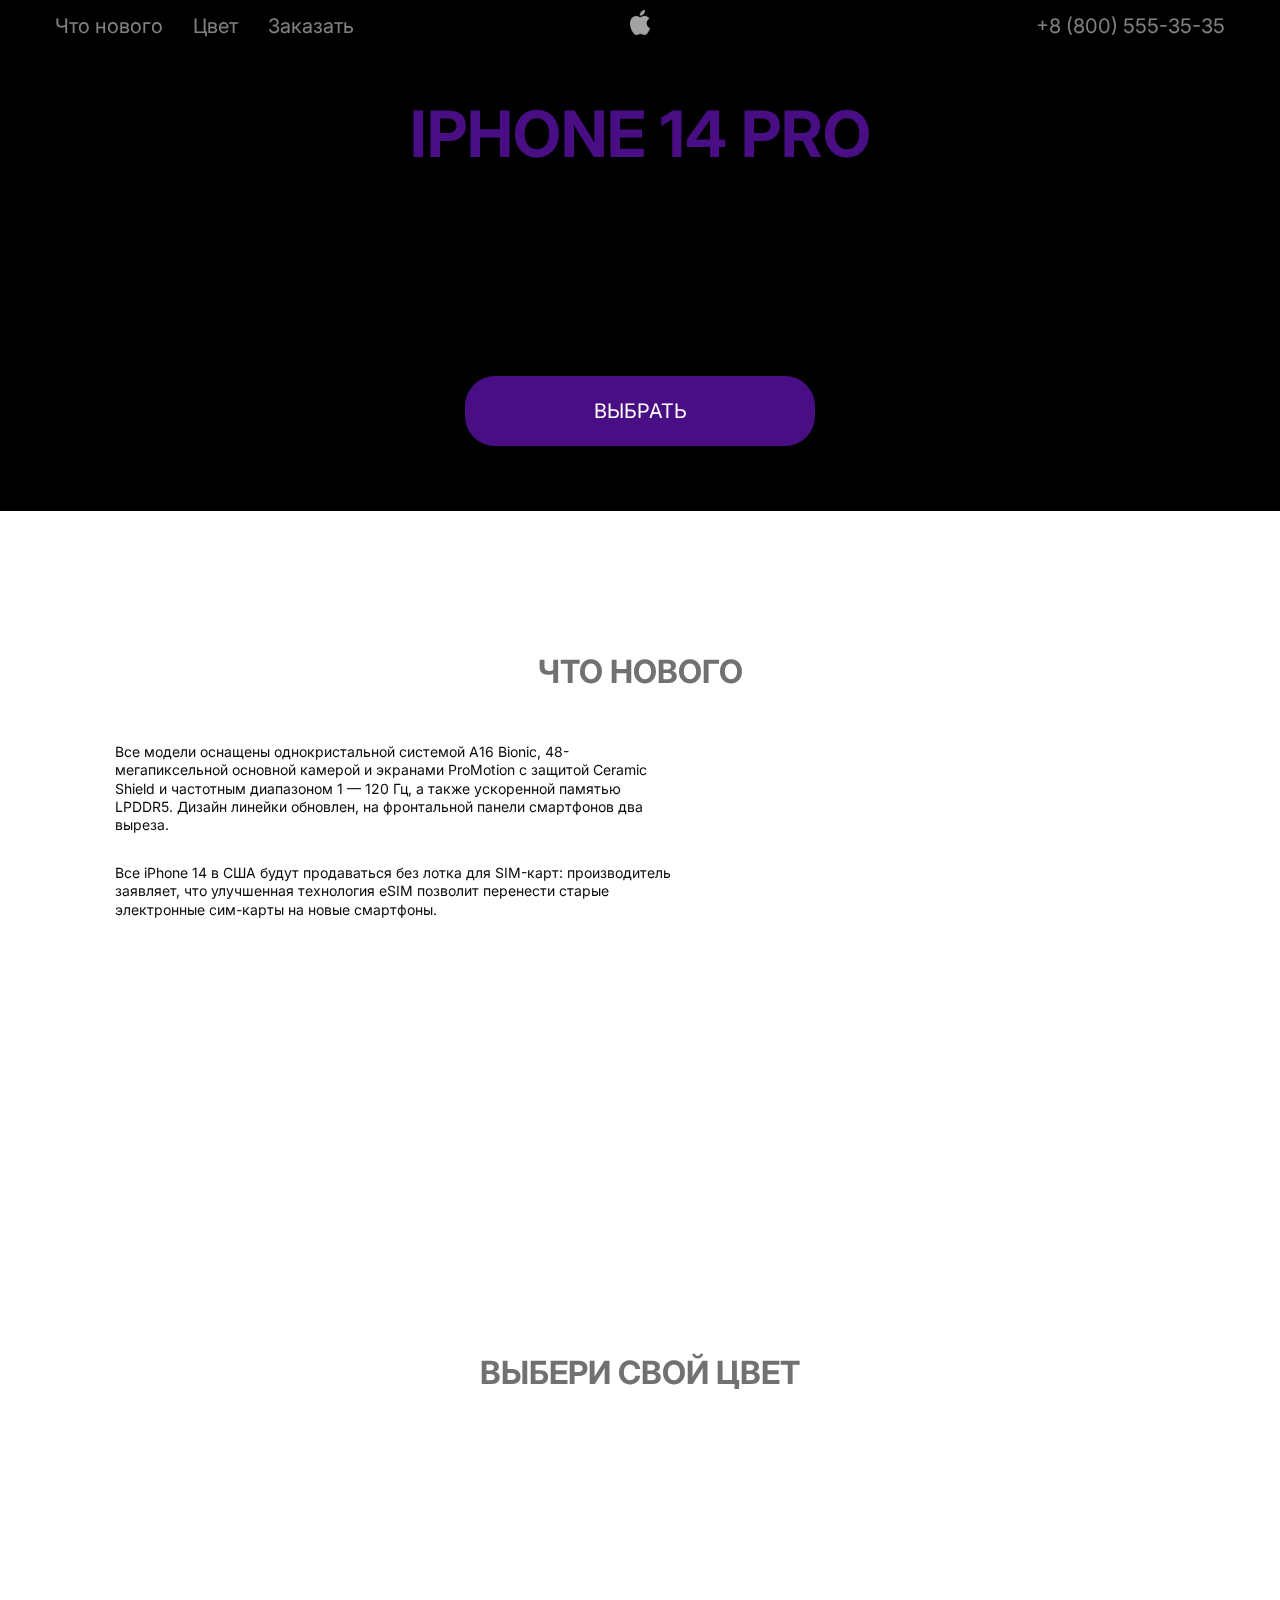
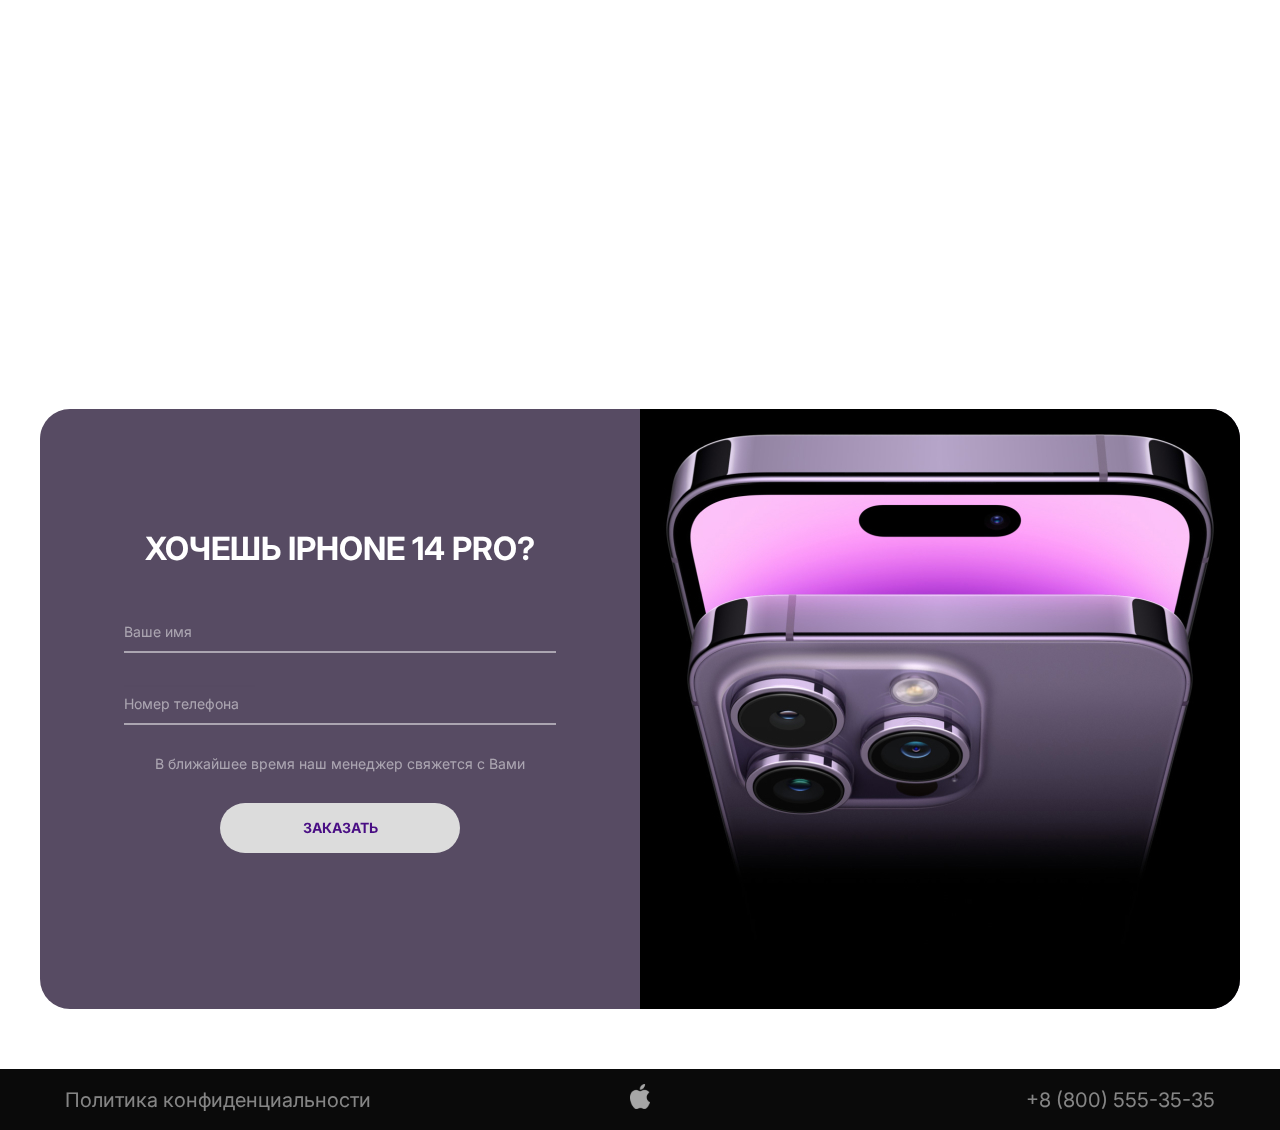
==== commit 8eaa9289: "PopUp & slaider" ====
--- a/Iphone14Progit/index.html
+++ b/Iphone14Progit/index.html
@@ -11,6 +11,7 @@
 	<link rel="preconnect" href="https://fonts.gstatic.com" crossorigin>
 	<link href="https://fonts.googleapis.com/css2?family=Inter:wght@400;700&display=swap" rel="stylesheet">
 	<link rel="icon" href="Group.svg" type="image/x-icon">
+	<link rel="stylesheet" href="https://cdn.jsdelivr.net/npm/swiper@8/swiper-bundle.min.css" />
 
 	<title>Iphone 14 pro</title>
 </head>
@@ -35,13 +36,13 @@
 						<a data-goto=".purchase" href="#" class="header__item-text">Заказать</a>
 					</div>
 
-					<div class="header__item header__item-logo"><a href="#"><img class='logo' src="logo.png">
-						</a>
-						</a>
-					</div>
-					<div class="header__item item__phone header__item-phone"><a href="+38 050-456-56-56">+8
-							(800)
-							555-35-35</a>
+					<div class="header__item header__item-logo"><a href="#"><img class='logo' src="logo.svg"></img></a>
+					</div>
+					<div class="header__item item__phone header__item-phone"><span><a class="phone" href="+8
+						(800)
+						555-35-35">+8
+								(800)
+								555-35-35</a></span>
 					</div>
 
 				</nav>
@@ -56,9 +57,8 @@
 			</div>
 
 			<img src="iphone_14_pro_finish_unselect_gallery_1_202209_GEO_US_removebg.png"
-				class="header__content-iphone __anim-items _anim-no-hide">
-			<>
-				<button data-goto=".pick-color" class="header__content-btn btn">ВЫБРАТЬ</button>
+				class="header__content-iphone __anim-items _anim-no-hide"></img>
+			<button data-goto=".pick-color" class="header__content-btn btn">ВЫБРАТЬ</button>
 		</div>
 		<section class="content">
 			<h2 class="content__text whats-new">ЧТО НОВОГО</h2>
@@ -111,24 +111,28 @@
 				<div class="content__raw">
 					<div class="box__items __anim-items _anim-no-hide">
 						<div class="box__item _anim-show ">
-							<div class="item__content image "><img src="silver 1.jpg" class="color__img "></img>
+							<div class="item__content image "><a class="popup-link" href="#popup_silver"><img
+										class="color__img popup__link" src="silver 1.jpg"></img></a>
 							</div>
 
 							<div class="item__title">Silver</div>
 							<div class="item__text">Серебристый</div>
 						</div>
 						<div class="box__item _anim-show">
-							<div class="item__content image"><img src="purple.jpg" class="color__img"></img></div>
+							<div class="item__content image"><a class="popup-link" href="#popup_purple"><img class="color__img"
+										src="purple.jpg"></img></a></div>
 							<div class="item__title">Deep purple</div>
 							<div class="item__text">Темно фиолетовый</div>
 						</div>
 						<div class="box__item _anim-show">
-							<div class="item__content image"><img src="голд.jpg" class="color__img"></img></div>
+							<div class="item__content image"><a class="popup-link" href="#popup_gold"><img class="color__img"
+										src="голд.jpg"></img></a></div>
 							<div class="item__title">Gold</div>
 							<div class="item__text">Золотой</div>
 						</div>
 						<div class="box__item _anim-show">
-							<div class="item__content image"><img src="black.jpg" class="color__img"></img></div>
+							<div class="item__content image"><a class="popup-link" href="#popup_black"><img class="color__img"
+										src="black.jpg"></img></a></div>
 							<div class="item__title">Space Black</div>
 							<div class="item__text">Космический черный</div>
 						</div>
@@ -157,16 +161,209 @@
 		<footer class="footer">
 			<div class="container">
 				<div class="footer__items">
-					<a href="" class="footer__item footer__link">Политика конфиденциальности</a>
-					<div class="footer__logo"><a href="#"><img src="logo.png" class="footer__img logo"></img></a>
-					</div>
-					<a href="+38 050-456-56-56" class="footer__item phone">+8 (800)
-						555-35-35</a>
+					<div class="footer__item footer__link"><a href="" class="link">Политика конфиденциальности</a></div>
+					<div class="footer__logo"><a href="#"><img src="logo.svg" class="footer__img logo"></img></a>
+					</div>
+					<div class="footer__item footer__phone"><a href="+8 (800)
+											555-35-35" class="phone">+8 (800)
+							555-35-35</a></div>
 				</div>
 			</div>
 		</footer>
 	</div>
-
+	</div>
+
+	<div class="popup" id="popup_silver">
+		<div class="popup__body">
+			<div class="popup__content">
+				<a class="popup__close close-popup" href="##">x</a>
+				<!-- контейнер -->
+				<div class="image-slider swiper-container">
+					<!-- обязательная оболочка  -->
+
+					<div class="image-slider__wrapper swiper-wrapper">
+						<!-- слайды  -->
+
+						<div class="image-slider__slide swiper-slide">
+							<!-- контент  -->
+
+							<div class="image-slider__image">
+								<img src="silver-slide1.jpg" alt="">
+							</div>
+						</div>
+						<div class="image-slider__slide swiper-slide">
+							<div class="image-slider__image">
+								<img src="silver-slide2.jpg" alt="">
+							</div>
+						</div>
+						<div class="image-slider__slide swiper-slide">
+							<div class="image-slider__image">
+								<img src="silver-slide3.jpg" alt="">
+							</div>
+						</div>
+
+					</div>
+					<div class="swiper-button-prev"></div>
+					<div class="swiper-button-next"></div>
+					<div class="swiper-pagination"></div>
+
+					<div class="popup__title">Iphone 14Pro Silver</div>
+					<div class="popup__text">Передняя панель Ceramic Shield <br>
+						Фактурное матовое стекло
+						на задней панели <br>
+						Корпус из нержавеющей стали <br>
+						Технология ProMotion с адаптивной частотой обновления до 120 Гц <br>
+						Поддержка HDR <br>
+						Технология True Tone <br>
+						Широкий цветовой охват (P3) <br>
+					</div>
+				</div>
+			</div>
+		</div>
+	</div>
+	<div class="popup" id="popup_purple">
+		<div class="popup__body">
+			<div class="popup__content">
+				<a class="popup__close close-popup" href="##">x</a>
+				<!-- контейнер -->
+				<div class="image-slider swiper-container">
+					<!-- обязательная оболочка  -->
+
+					<div class="image-slider__wrapper swiper-wrapper">
+						<!-- слайды  -->
+
+						<div class="image-slider__slide swiper-slide">
+							<!-- контент  -->
+
+							<div class="image-slider__image">
+								<img src="purple-slide.jpg" alt="">
+							</div>
+						</div>
+						<div class="image-slider__slide swiper-slide">
+							<div class="image-slider__image">
+								<img src="purple.slide2.jpg" alt="">
+							</div>
+						</div>
+						<div class="image-slider__slide swiper-slide">
+							<div class="image-slider__image">
+								<img src="purple-slide3.jpg" alt="">
+							</div>
+						</div>
+
+					</div>
+					<div class="swiper-button-prev"></div>
+					<div class="swiper-button-next"></div>
+					<div class="swiper-pagination"></div>
+
+					<div class="popup__title">Iphone 14Pro Gold </div>
+					<div class="popup__text">Передняя панель Ceramic Shield <br>
+						Фактурное матовое стекло
+						на задней панели <br>
+						Корпус из нержавеющей стали <br>
+						Технология ProMotion с адаптивной частотой обновления до 120 Гц <br>
+						Поддержка HDR <br>
+						Технология True Tone <br>
+						Широкий цветовой охват (P3) <br></div>
+				</div>
+			</div>
+		</div>
+	</div>
+	<div class="popup" id="popup_gold">
+		<div class="popup__body">
+			<div class="popup__content">
+				<a class="popup__close close-popup" href="##">x</a>
+				<!-- контейнер -->
+				<div class="image-slider swiper-container">
+					<!-- обязательная оболочка  -->
+
+					<div class="image-slider__wrapper swiper-wrapper">
+						<!-- слайды  -->
+
+						<div class="image-slider__slide swiper-slide">
+							<!-- контент  -->
+
+							<div class="image-slider__image">
+								<img src="gold-slide1.jpg" alt="">
+							</div>
+						</div>
+						<div class="image-slider__slide swiper-slide">
+							<div class="image-slider__image">
+								<img src="gold-slide2.jpg" alt="">
+							</div>
+						</div>
+						<div class="image-slider__slide swiper-slide">
+							<div class="image-slider__image">
+								<img src="gold-slide3.jpg" alt="">
+							</div>
+						</div>
+
+					</div>
+					<div class="swiper-button-prev"></div>
+					<div class="swiper-button-next"></div>
+					<div class="swiper-pagination"></div>
+
+					<div class="popup__title">Iphone 14Pro</div>
+					<div class="popup__text">Передняя панель Ceramic Shield <br>
+						Фактурное матовое стекло
+						на задней панели <br>
+						Корпус из нержавеющей стали <br>
+						Технология ProMotion с адаптивной частотой обновления до 120 Гц <br>
+						Поддержка HDR <br>
+						Технология True Tone <br>
+						Широкий цветовой охват (P3) <br></div>
+				</div>
+			</div>
+		</div>
+	</div>
+	<div class="popup" id="popup_black">
+		<div class="popup__body">
+			<div class="popup__content">
+				<a class="popup__close close-popup" href="##">x</a>
+				<!-- контейнер -->
+				<div class="image-slider swiper-container">
+					<!-- обязательная оболочка  -->
+
+					<div class="image-slider__wrapper swiper-wrapper">
+						<!-- слайды  -->
+
+						<div class="image-slider__slide swiper-slide">
+							<!-- контент  -->
+
+							<div class="image-slider__image swiper-slide">
+								<img src="space-black-slide.jpg" alt="">
+							</div>
+						</div>
+						<div class="image-slider__slide swiper-slide">
+							<div class="image-slider__image">
+								<img src="space-black-slide2.jpg" alt="">
+							</div>
+						</div>
+						<div class="image-slider__slide swiper-slide">
+							<div class="image-slider__image">
+								<img src="space-black-slide3.jpg" alt="">
+							</div>
+						</div>
+
+					</div>
+					<div class="swiper-button-prev"></div>
+					<div class="swiper-button-next"></div>
+					<div class="swiper-pagination"></div>
+
+					<div class="popup__title">Iphone 14Pro Space Black</div>
+					<div class="popup__text">Передняя панель Ceramic Shield <br>
+						Фактурное матовое стекло
+						на задней панели <br>
+						Корпус из нержавеющей стали <br>
+						Технология ProMotion с адаптивной частотой обновления до 120 Гц <br>
+						Поддержка HDR <br>
+						Технология True Tone <br>
+						Широкий цветовой охват (P3) <br></div>
+				</div>
+			</div>
+		</div>
+	</div>
+	</div>
+	<script src="https://cdn.jsdelivr.net/npm/swiper@8/swiper-bundle.min.js"></script>
 	<script src="script.js"></script>
 	<script src="menu-script.js"></script>
 	<script src="form.js"></script>
--- a/Iphone14Progit/style.css
+++ b/Iphone14Progit/style.css
@@ -22,6 +22,10 @@
 a {
   text-decoration: none;
   color: inherit;
+}
+
+body.lock {
+  overflow: hidden;
 }
 
 .logo {
@@ -85,11 +89,7 @@
   opacity: 1;
 }
 .header__item-phone {
-  opacity: 0.5;
   flex: 1 0 33.333%;
-}
-.header__item-phone:hover {
-  opacity: 0.8;
 }
 .header__content {
   padding: 60px 0px 25px 0px;
@@ -161,6 +161,14 @@
   opacity: 1;
 }
 
+.phone {
+  opacity: 0.5;
+}
+
+.phone:hover {
+  opacity: 0.8;
+}
+
 .video {
   max-width: 100%;
   margin-bottom: 3%;
@@ -313,6 +321,96 @@
   border-radius: 31px;
   -webkit-animation: shadow-drop-2-lr 0.4s cubic-bezier(0.25, 0.46, 0.45, 0.94) both;
           animation: shadow-drop-2-lr 0.4s cubic-bezier(0.25, 0.46, 0.45, 0.94) both;
+}
+
+.popup {
+  position: fixed;
+  width: 100%;
+  height: 100%;
+  background-color: rgba(0, 0, 0, 0.8);
+  top: 0;
+  left: 0;
+  font-family: "Inter";
+  font-style: normal;
+  opacity: 0;
+  visibility: hidden;
+  overflow-y: auto;
+  overflow-x: hidden;
+  transition: all 0.3s ease 0s;
+}
+.popup__body {
+  display: flex;
+  min-height: 100%;
+  flex-direction: column;
+  align-items: center;
+  justify-content: center;
+  padding: 5% 5%;
+  min-width: 0;
+}
+.popup__content {
+  position: relative;
+  background-color: white;
+  border-radius: 30px;
+  width: 1000px;
+  max-width: 100%;
+  padding-bottom: 3.5vh 0vh;
+  transition: all 0.6s ease 0s;
+  transform: translate(0px, -100%);
+}
+.popup__close {
+  position: absolute;
+  right: 15px;
+  top: 10px;
+  z-index: 2;
+  color: rgba(0, 0, 0, 0.7);
+}
+.popup__title {
+  display: block;
+  text-align: center;
+  font-size: 3vh;
+  margin-bottom: 2vh;
+}
+.popup__text {
+  text-align: left;
+  padding: 0vh 2vh 2vh 2vh;
+  margin-bottom: 1vh;
+}
+
+.popup.open {
+  opacity: 1;
+  visibility: visible;
+}
+
+.popup.open .popup__content {
+  transform: translate(0px, 0%);
+  opacity: 1;
+}
+
+.image-slider {
+  margin-bottom: 1vh;
+}
+.image-slider__image {
+  margin-bottom: 2vh;
+  text-align: center;
+}
+.image-slider__image img {
+  border-radius: 30px 30px 0px 0px;
+  max-width: 100%;
+  -o-object-position: center;
+     object-position: center;
+}
+
+.image-slider .swiper-button-prev::after,
+.image-slider .swiper-button-next::after {
+  color: rgba(0, 0, 0, 0.7);
+}
+
+.image-slider .swiper-pagination {
+  margin-top: 1vh;
+}
+
+.image-slider .swiper-pagination-bullet {
+  background-color: rgba(0, 0, 0, 0.7);
 }
 
 .contacts {
@@ -431,12 +529,8 @@
   color: white;
 }
 .footer__link {
-  opacity: 0.5;
   flex-grow: 1;
   flex-basis: 0;
-}
-.footer__link:hover {
-  opacity: 0.8;
 }
 .footer__logo {
   display: block;
@@ -447,15 +541,18 @@
   opacity: 1;
 }
 
-.phone {
+.link {
   opacity: 0.5;
+}
+
+.link:hover {
+  opacity: 0.8;
+}
+
+.footer__phone {
   flex-grow: 1;
   flex-basis: 0;
   text-align: right;
-}
-
-.phone:hover {
-  opacity: 0.8;
 }
 
 @media (max-width: 1000px) {
@@ -607,7 +704,7 @@
     align-items: center;
     flex-direction: column;
     transform: translateY(-100%);
-    transition: 0.3s;
+    transition: 0.3s linear;
   }
   .menu-open .item-column {
     transform: translateY(0%);
@@ -644,6 +741,30 @@
   .menu-open .btn-line:nth-child(4) {
     transform: scaleX(0);
   }
+  .popup__content {
+    height: 84vh;
+  }
+  .popup__title {
+    display: none;
+  }
+  .popup__text {
+    display: none;
+  }
+  .popup__image img {
+    height: 500px;
+    -o-object-fit: cover;
+       object-fit: cover;
+  }
+  .image-slider__image img {
+    height: 85vh;
+    -o-object-fit: cover;
+       object-fit: cover;
+    border-radius: 25px;
+  }
+  .image-slider .swiper-button-prev,
+.image-slider .swiper-button-next {
+    display: none;
+  }
 }
 @media (max-width: 530px) {
   .header__content-h1 {
